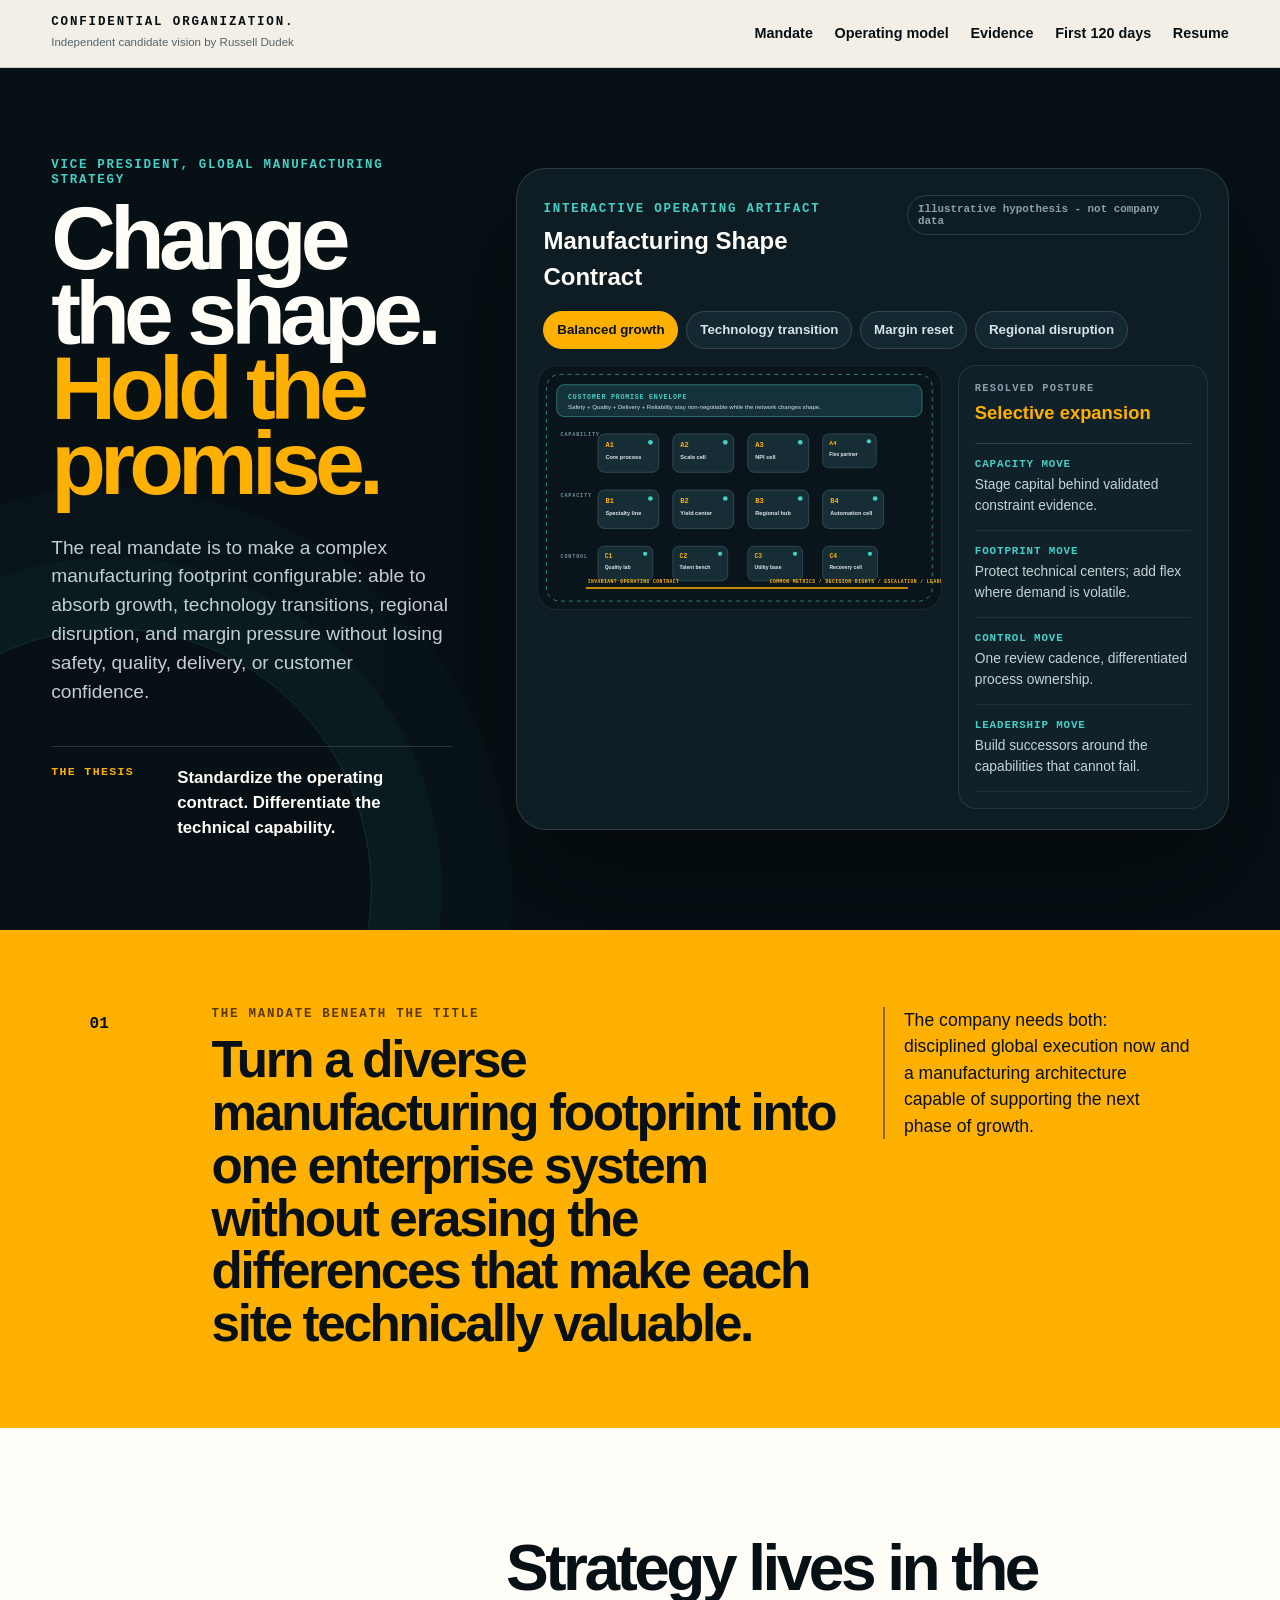
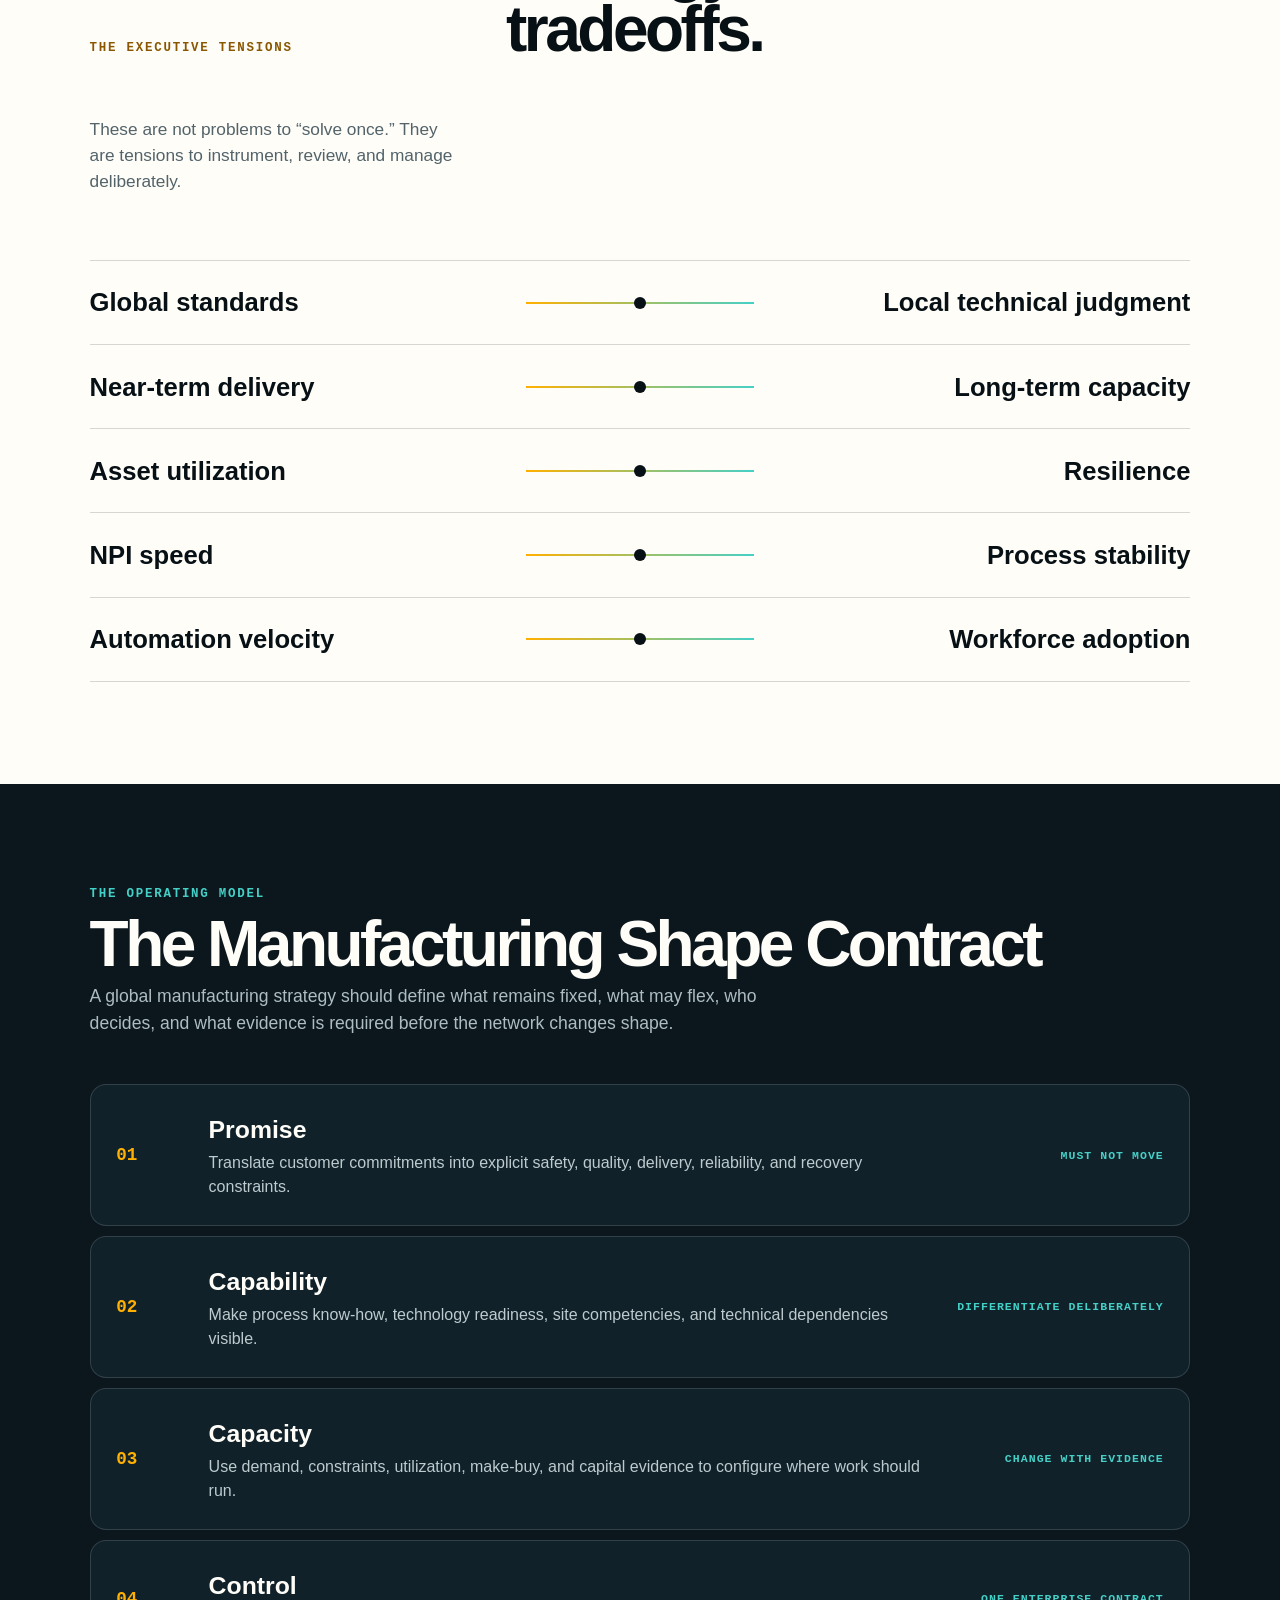
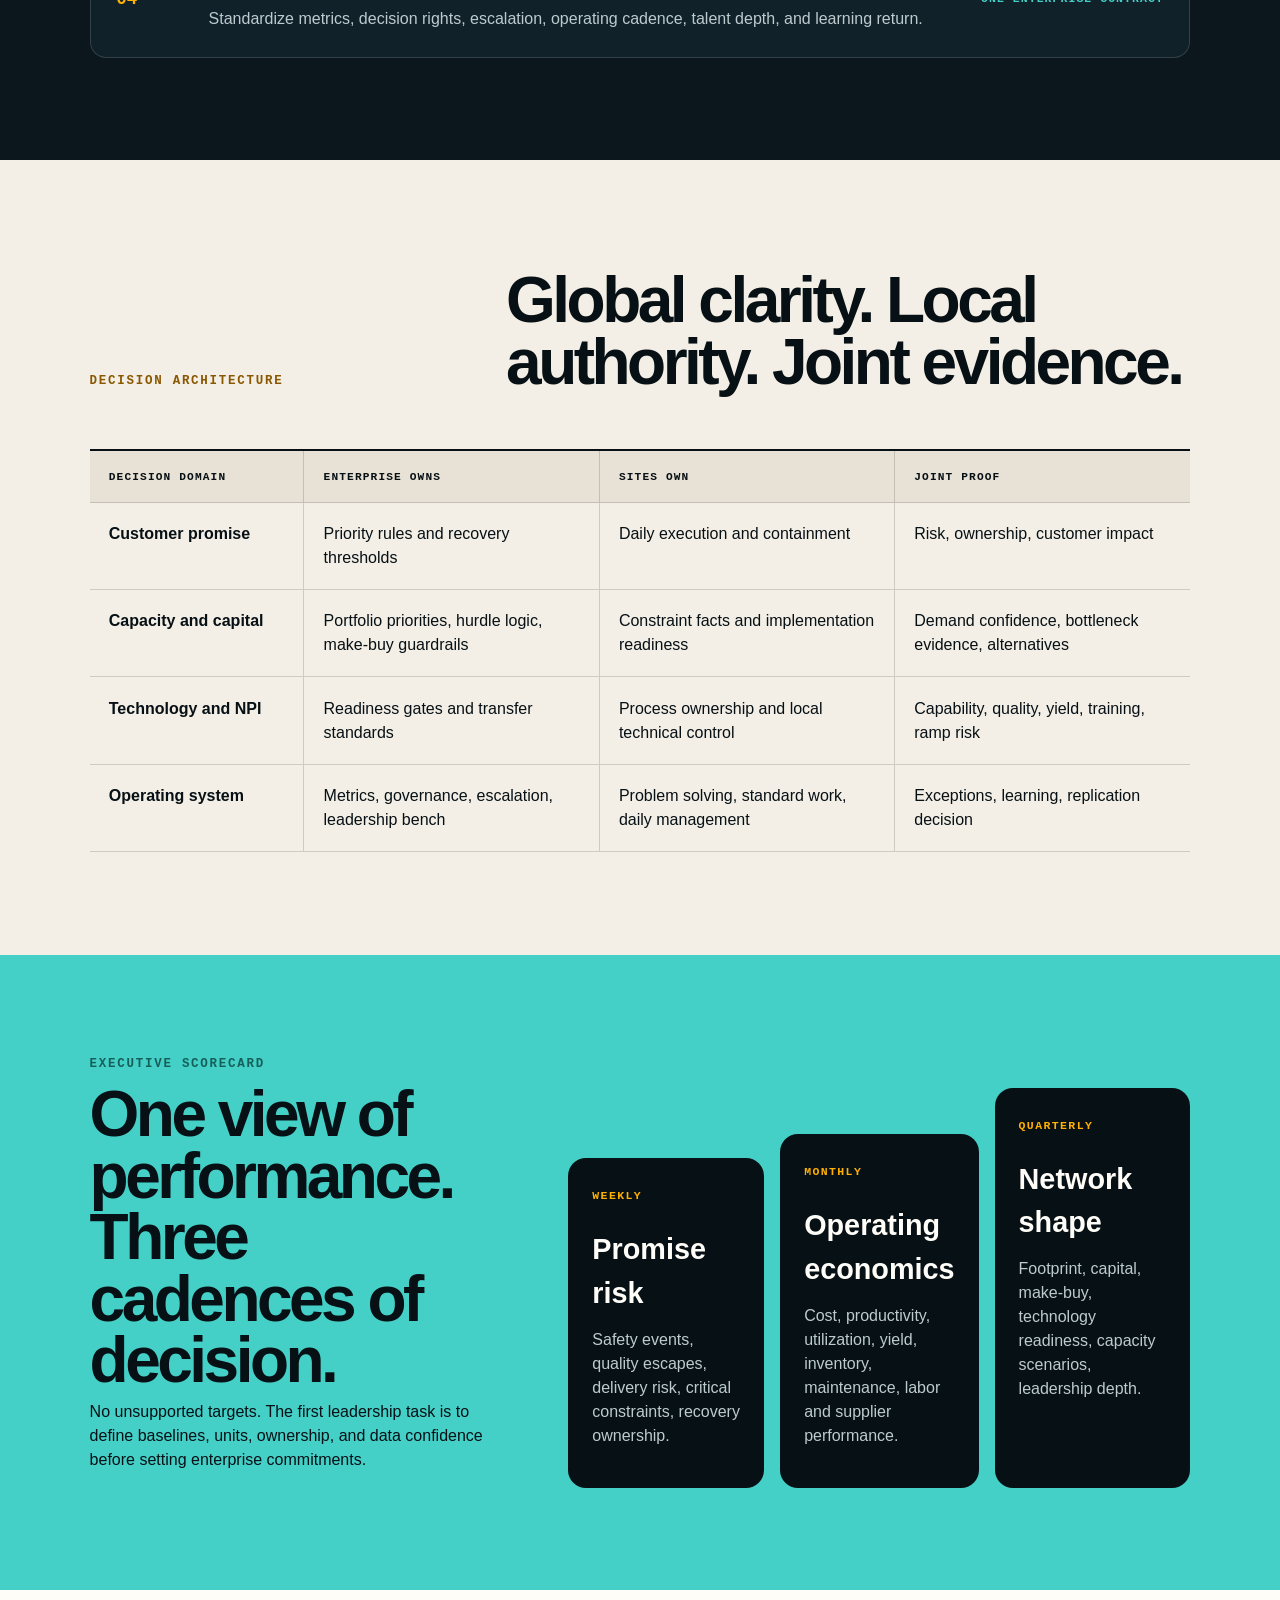
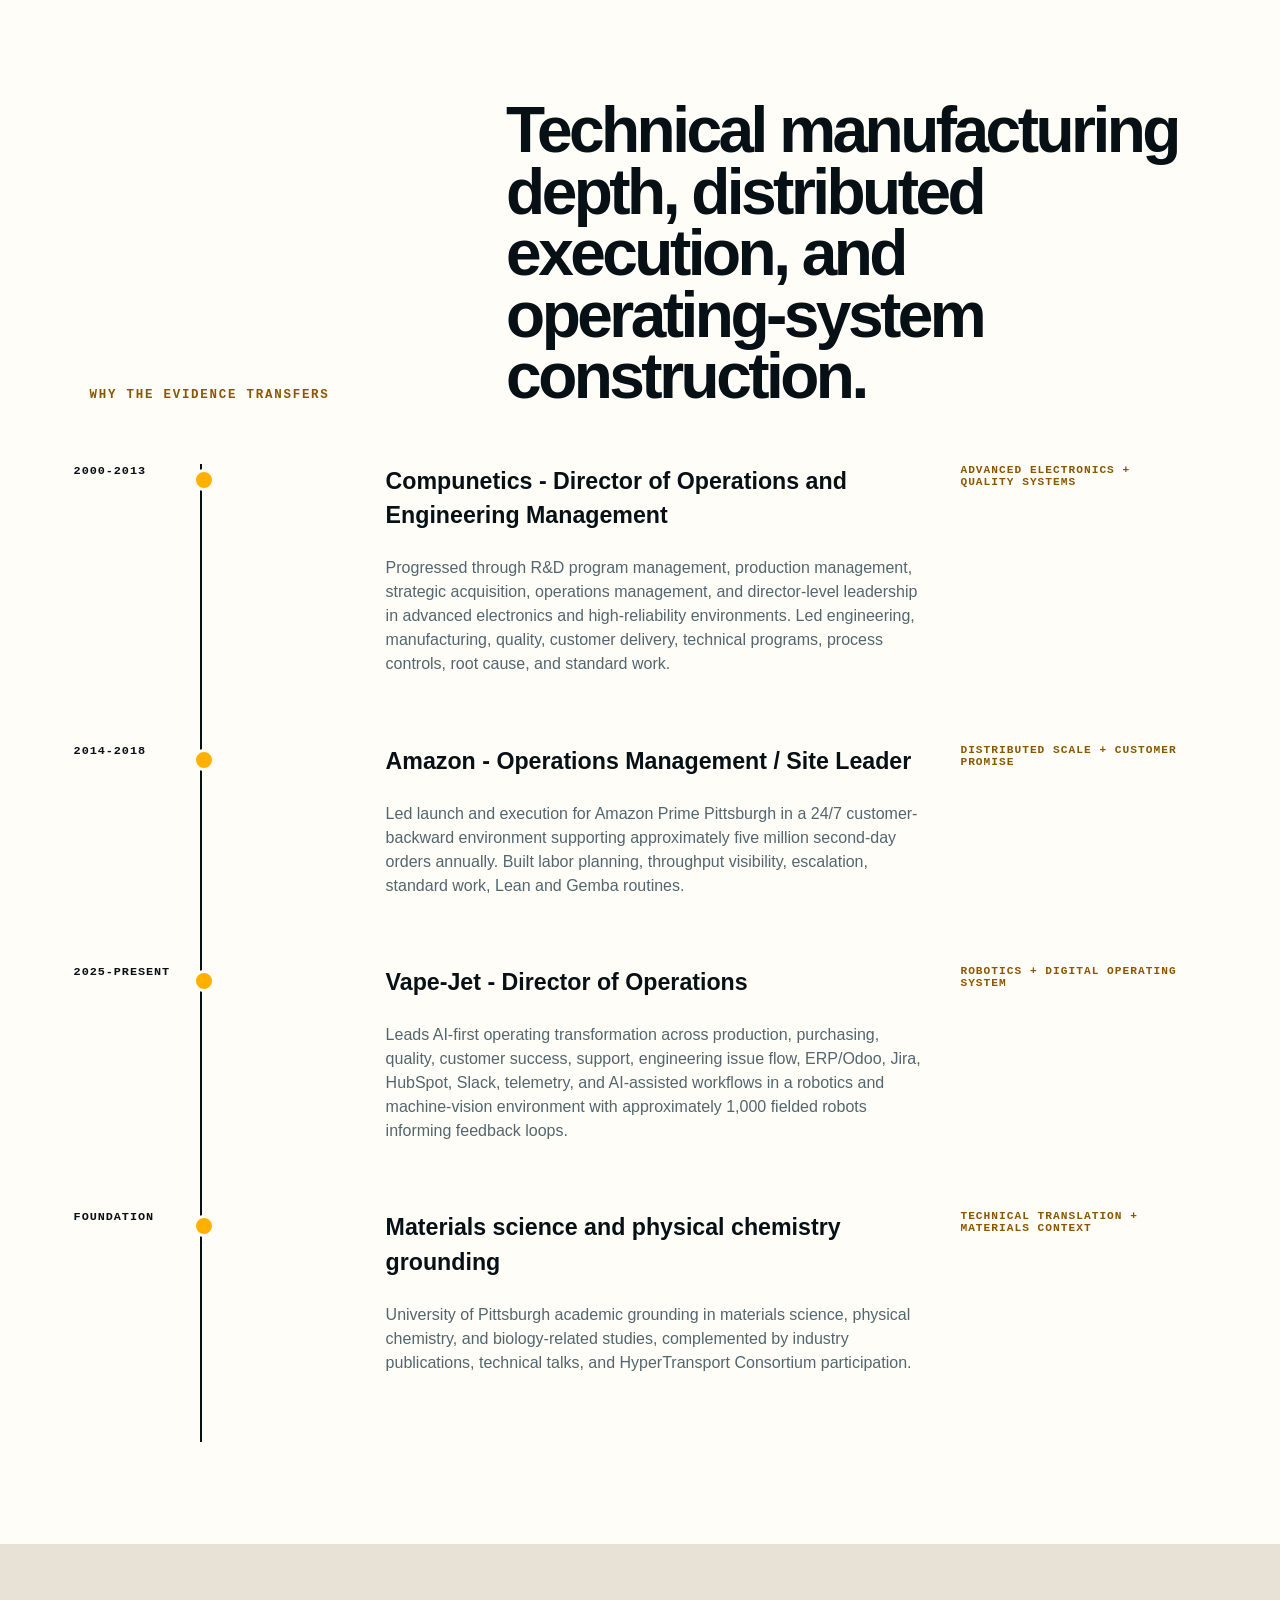
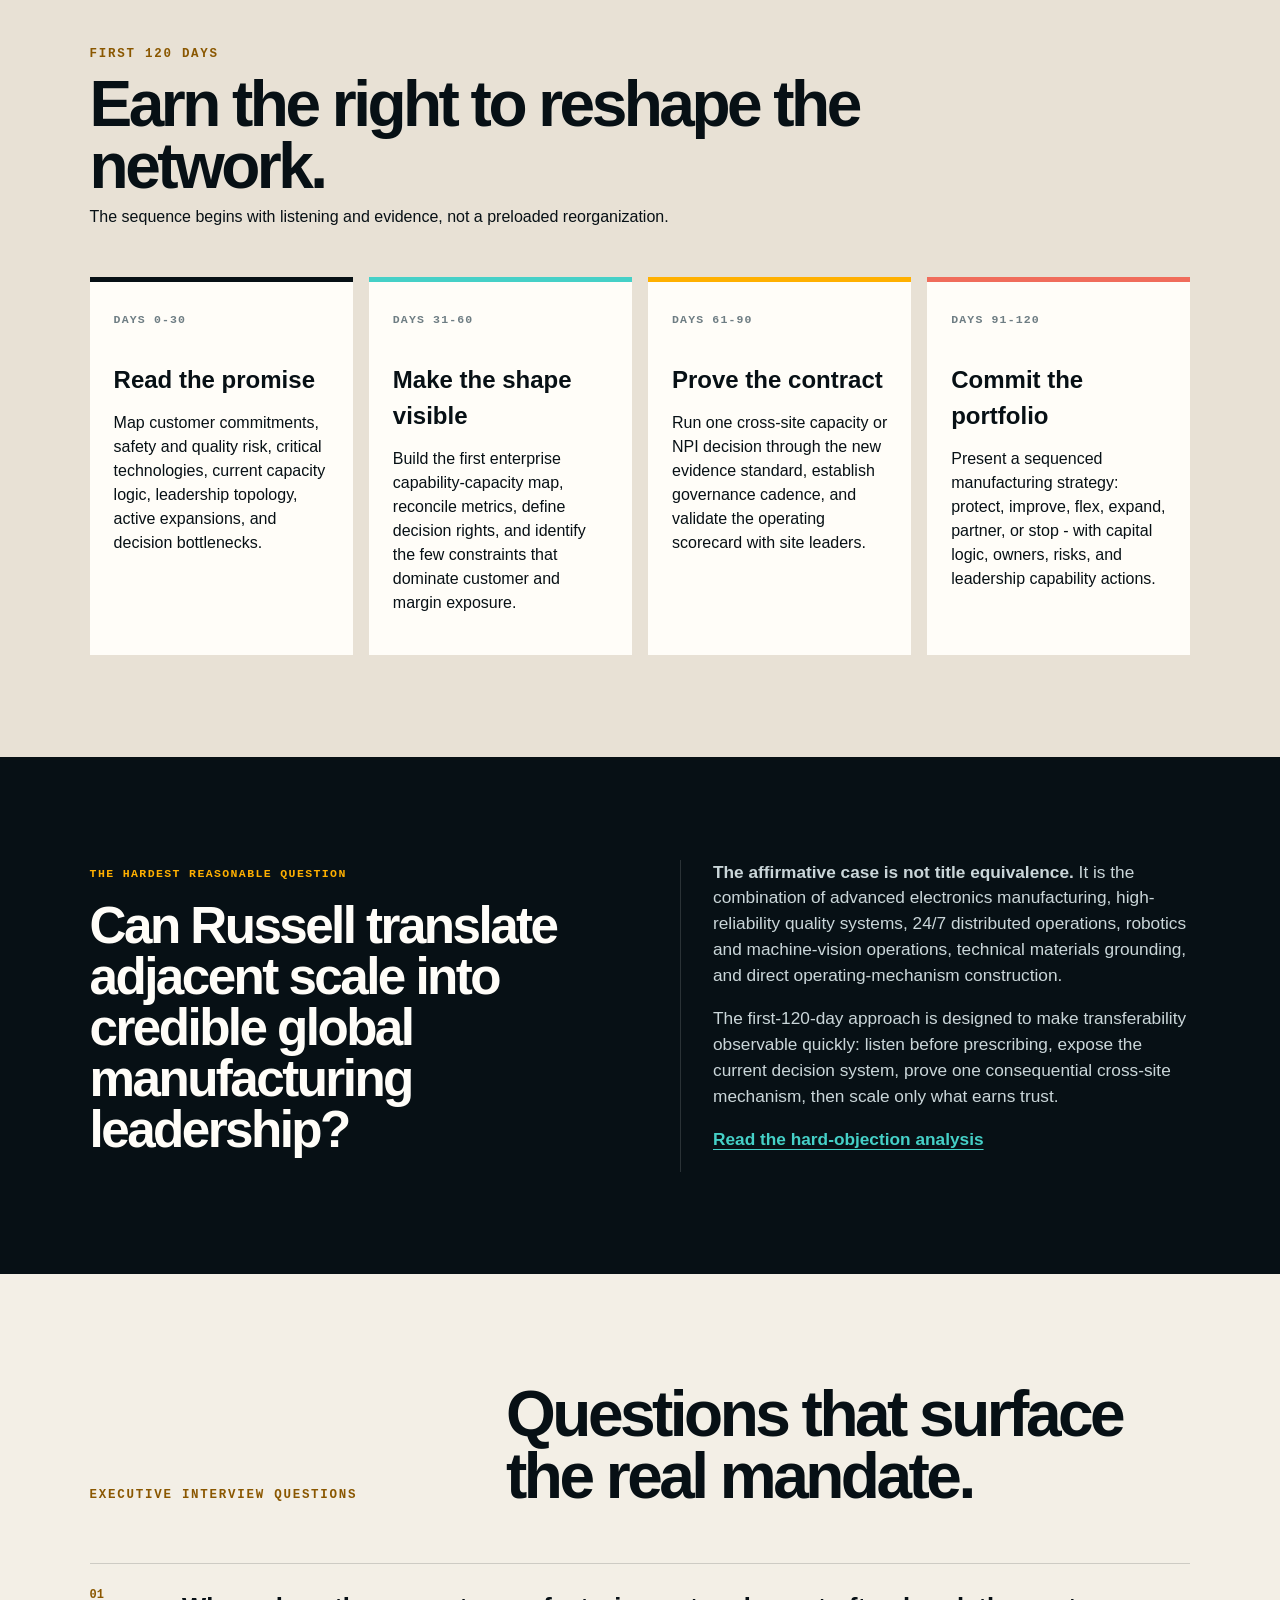
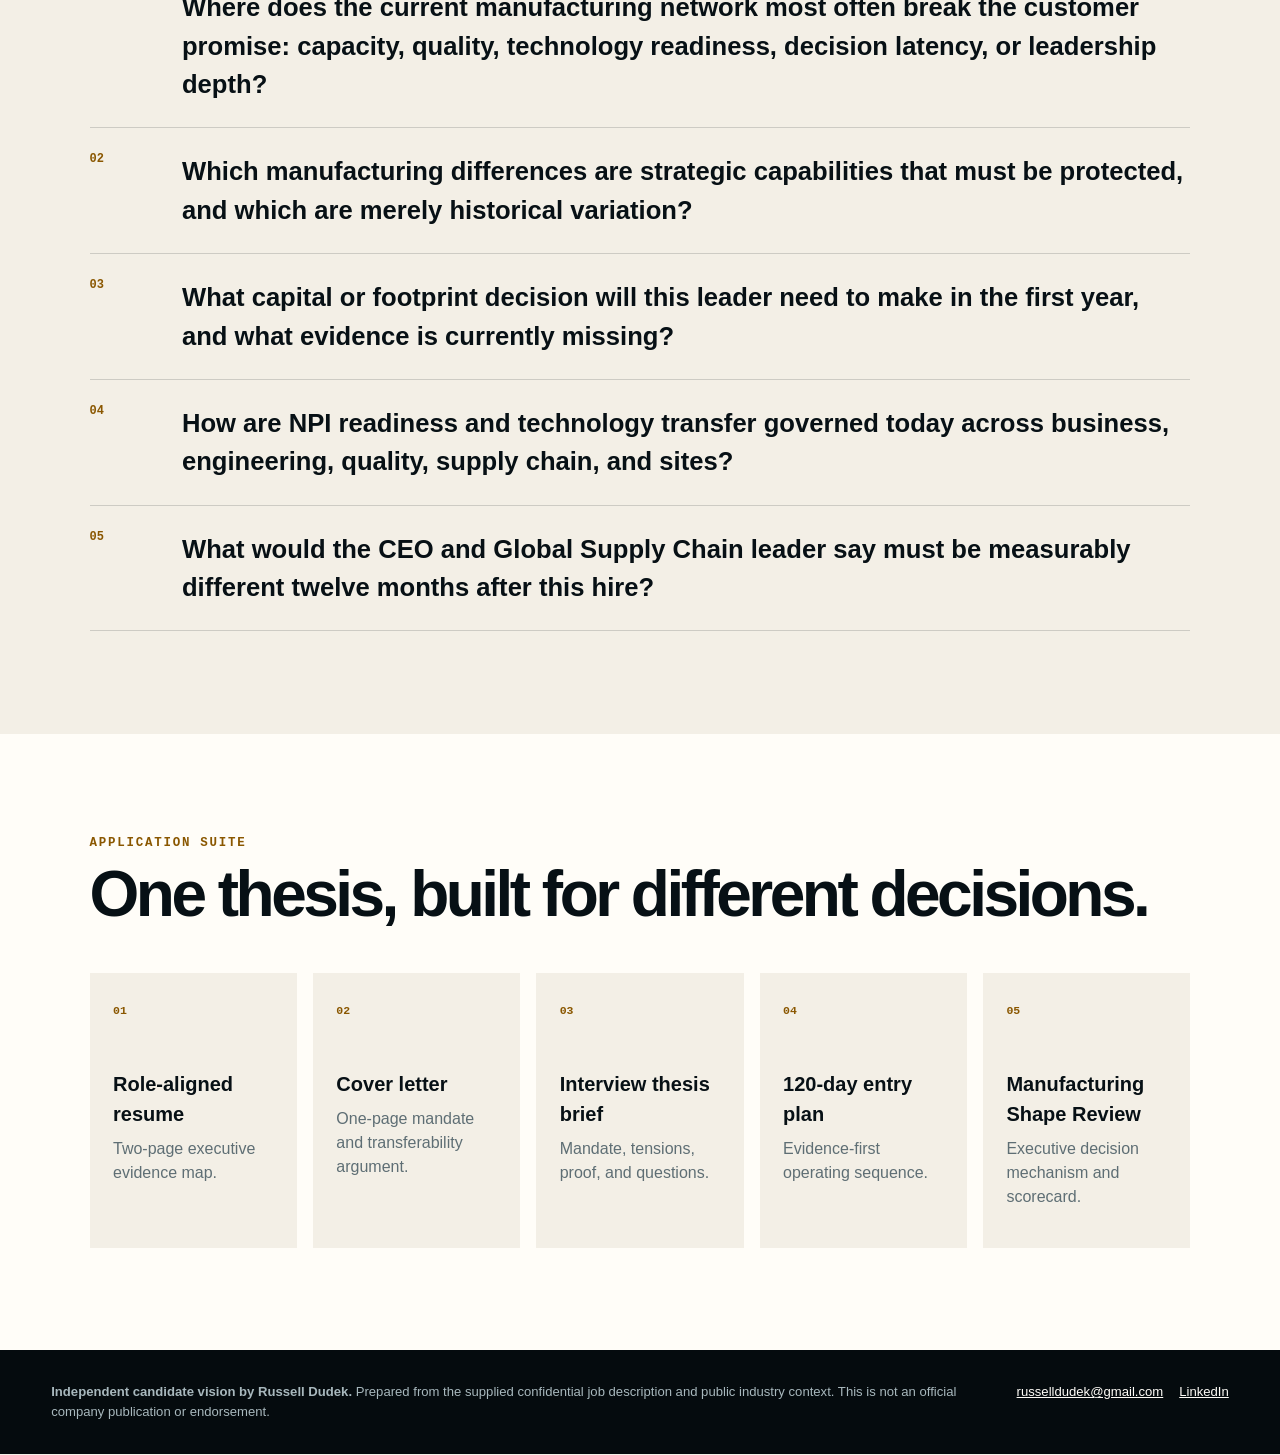
==== index.html @ ca3fb797 "Publish global manufacturing candidate campaign" ====
<!doctype html>
<html lang="en">
<head>
  <meta charset="utf-8">
  <meta name="viewport" content="width=device-width, initial-scale=1">
  <meta name="description" content="Independent candidate vision for Vice President, Global Manufacturing Strategy by Russell Dudek.">
  <title>Global Manufacturing Strategy | Russell Dudek</title>
  <link rel="stylesheet" href="brand-tokens.css">
  <link rel="stylesheet" href="styles.css">
</head>
<body>
<a class="skip-link" href="#main">Skip to content</a>

<nav class="site-nav" aria-label="Primary navigation">
  <a class="brand-lockup" href="index.html" aria-label="Confidential Organization candidate vision home">
    <span class="brand-overline">CONFIDENTIAL ORGANIZATION.</span>
    <span class="brand-subline">Independent candidate vision by Russell Dudek</span>
  </a>
  <button class="nav-toggle" type="button" aria-expanded="false" aria-controls="nav-links">Menu</button>
  <div id="nav-links" class="nav-links">
    <a href="index.html#mandate">Mandate</a>
    <a href="index.html#model">Operating model</a>
    <a href="index.html#evidence">Evidence</a>
    <a href="index.html#entry">First 120 days</a>
    <a href="resume.html">Resume</a>
  </div>
</nav>

<main id="main">
  <section class="hero">
    <div class="hero-copy">
      <div class="eyebrow">Vice President, Global Manufacturing Strategy</div>
      <h1>Change the shape.<br><span>Hold the promise.</span></h1>
      <p class="hero-lead">The real mandate is to make a complex manufacturing footprint configurable: able to absorb growth, technology transitions, regional disruption, and margin pressure without losing safety, quality, delivery, or customer confidence.</p>
      <div class="thesis-stamp"><span>The thesis</span><strong>Standardize the operating contract. Differentiate the technical capability.</strong></div>
    </div>
    <div class="shape-lab" aria-labelledby="shape-title">
      <div class="lab-header">
        <div><span class="kicker">Interactive operating artifact</span><h2 id="shape-title">Manufacturing Shape Contract</h2></div>
        <div class="scenario-label">Illustrative hypothesis - not company data</div>
      </div>
      <div class="scenario-controls" role="group" aria-label="Manufacturing scenarios">
        <button class="scenario-button active" data-scenario="growth" aria-pressed="true">Balanced growth</button>
        <button class="scenario-button" data-scenario="transition" aria-pressed="false">Technology transition</button>
        <button class="scenario-button" data-scenario="margin" aria-pressed="false">Margin reset</button>
        <button class="scenario-button" data-scenario="disruption" aria-pressed="false">Regional disruption</button>
      </div>
      <div class="shape-canvas-wrap">
        <svg class="shape-canvas" viewBox="0 0 860 520" role="img" aria-labelledby="shape-svg-title shape-svg-desc">
          <title id="shape-svg-title">Reconfigurable manufacturing portfolio</title>
          <desc id="shape-svg-desc">Twelve manufacturing capability tiles change configuration by scenario while a customer promise envelope remains fixed.</desc>
          <rect class="envelope" x="18" y="18" width="824" height="484" rx="28"/>
          <g class="promise-band">
            <rect x="40" y="40" width="780" height="68" rx="16"/>
            <text x="64" y="70">CUSTOMER PROMISE ENVELOPE</text>
            <text class="promise-copy" x="64" y="92">Safety + Quality + Delivery + Reliability stay non-negotiable while the network changes shape.</text>
          </g>
          <g class="axis-labels" aria-hidden="true">
            <text x="48" y="150">CAPABILITY</text>
            <text x="48" y="280">CAPACITY</text>
            <text x="48" y="410">CONTROL</text>
          </g>
          <g id="site-layer">
            <g class="site site-0" data-site="0" style="transform:translate(120px,145px)"><rect width="130" height="82" rx="14"/><text class="site-code" x="16" y="28">A1</text><text class="site-label" x="16" y="53">Core process</text><circle cx="112" cy="18" r="5"/></g><g class="site site-1" data-site="1" style="transform:translate(285px,145px)"><rect width="130" height="82" rx="14"/><text class="site-code" x="16" y="28">A2</text><text class="site-label" x="16" y="53">Scale cell</text><circle cx="112" cy="18" r="5"/></g><g class="site site-2" data-site="2" style="transform:translate(450px,145px)"><rect width="130" height="82" rx="14"/><text class="site-code" x="16" y="28">A3</text><text class="site-label" x="16" y="53">NPI cell</text><circle cx="112" cy="18" r="5"/></g><g class="site site-3" data-site="3" style="transform:translate(615px,145px)"><rect width="130" height="82" rx="14"/><text class="site-code" x="16" y="28">A4</text><text class="site-label" x="16" y="53">Flex partner</text><circle cx="112" cy="18" r="5"/></g><g class="site site-4" data-site="4" style="transform:translate(120px,265px)"><rect width="130" height="82" rx="14"/><text class="site-code" x="16" y="28">B1</text><text class="site-label" x="16" y="53">Specialty line</text><circle cx="112" cy="18" r="5"/></g><g class="site site-5" data-site="5" style="transform:translate(285px,265px)"><rect width="130" height="82" rx="14"/><text class="site-code" x="16" y="28">B2</text><text class="site-label" x="16" y="53">Yield center</text><circle cx="112" cy="18" r="5"/></g><g class="site site-6" data-site="6" style="transform:translate(450px,265px)"><rect width="130" height="82" rx="14"/><text class="site-code" x="16" y="28">B3</text><text class="site-label" x="16" y="53">Regional hub</text><circle cx="112" cy="18" r="5"/></g><g class="site site-7" data-site="7" style="transform:translate(615px,265px)"><rect width="130" height="82" rx="14"/><text class="site-code" x="16" y="28">B4</text><text class="site-label" x="16" y="53">Automation cell</text><circle cx="112" cy="18" r="5"/></g><g class="site site-8" data-site="8" style="transform:translate(120px,385px)"><rect width="130" height="82" rx="14"/><text class="site-code" x="16" y="28">C1</text><text class="site-label" x="16" y="53">Quality lab</text><circle cx="112" cy="18" r="5"/></g><g class="site site-9" data-site="9" style="transform:translate(285px,385px)"><rect width="130" height="82" rx="14"/><text class="site-code" x="16" y="28">C2</text><text class="site-label" x="16" y="53">Talent bench</text><circle cx="112" cy="18" r="5"/></g><g class="site site-10" data-site="10" style="transform:translate(450px,385px)"><rect width="130" height="82" rx="14"/><text class="site-code" x="16" y="28">C3</text><text class="site-label" x="16" y="53">Utility base</text><circle cx="112" cy="18" r="5"/></g><g class="site site-11" data-site="11" style="transform:translate(615px,385px)"><rect width="130" height="82" rx="14"/><text class="site-code" x="16" y="28">C4</text><text class="site-label" x="16" y="53">Recovery cell</text><circle cx="112" cy="18" r="5"/></g>
          </g>
          <g class="invariant-rail">
            <line x1="102" y1="474" x2="790" y2="474"/>
            <text x="106" y="463">INVARIANT OPERATING CONTRACT</text>
            <text x="495" y="463">COMMON METRICS / DECISION RIGHTS / ESCALATION / LEARNING</text>
          </g>
        </svg>
        <aside class="shape-readout" aria-live="polite" aria-atomic="true">
          <div class="readout-state"><span>Resolved posture</span><strong id="posture">Selective expansion</strong></div>
          <dl>
            <div><dt>Capacity move</dt><dd id="capacity-move">Stage capital behind validated constraint evidence.</dd></div>
            <div><dt>Footprint move</dt><dd id="footprint-move">Protect technical centers; add flex where demand is volatile.</dd></div>
            <div><dt>Control move</dt><dd id="control-move">One review cadence, differentiated process ownership.</dd></div>
            <div><dt>Leadership move</dt><dd id="leadership-move">Build successors around the capabilities that cannot fail.</dd></div>
          </dl>
        </aside>
      </div>
    </div>
  </section>

  <section id="mandate" class="mandate-band">
    <div class="section-number">01</div>
    <div>
      <p class="eyebrow">The mandate beneath the title</p>
      <h2>Turn a diverse manufacturing footprint into one enterprise system without erasing the differences that make each site technically valuable.</h2>
    </div>
    <div class="mandate-note">The company needs both: disciplined global execution now and a manufacturing architecture capable of supporting the next phase of growth.</div>
  </section>

  <section class="tension-field section-pad">
    <div class="section-intro">
      <p class="eyebrow">The executive tensions</p>
      <h2>Strategy lives in the tradeoffs.</h2>
      <p>These are not problems to “solve once.” They are tensions to instrument, review, and manage deliberately.</p>
    </div>
    <div class="tension-lines">
      <div><span>Global standards</span><i></i><span>Local technical judgment</span></div>
      <div><span>Near-term delivery</span><i></i><span>Long-term capacity</span></div>
      <div><span>Asset utilization</span><i></i><span>Resilience</span></div>
      <div><span>NPI speed</span><i></i><span>Process stability</span></div>
      <div><span>Automation velocity</span><i></i><span>Workforce adoption</span></div>
    </div>
  </section>

  <section id="model" class="model-section section-pad">
    <div class="model-heading">
      <p class="eyebrow">The operating model</p>
      <h2>The Manufacturing Shape Contract</h2>
      <p>A global manufacturing strategy should define what remains fixed, what may flex, who decides, and what evidence is required before the network changes shape.</p>
    </div>
    <div class="contract-layers">
      <article><span>01</span><div><h3>Promise</h3><p>Translate customer commitments into explicit safety, quality, delivery, reliability, and recovery constraints.</p></div><b>Must not move</b></article>
      <article><span>02</span><div><h3>Capability</h3><p>Make process know-how, technology readiness, site competencies, and technical dependencies visible.</p></div><b>Differentiate deliberately</b></article>
      <article><span>03</span><div><h3>Capacity</h3><p>Use demand, constraints, utilization, make-buy, and capital evidence to configure where work should run.</p></div><b>Change with evidence</b></article>
      <article><span>04</span><div><h3>Control</h3><p>Standardize metrics, decision rights, escalation, operating cadence, talent depth, and learning return.</p></div><b>One enterprise contract</b></article>
    </div>
  </section>

  <section class="decision-architecture section-pad">
    <div class="section-intro">
      <p class="eyebrow">Decision architecture</p>
      <h2>Global clarity. Local authority. Joint evidence.</h2>
    </div>
    <div class="decision-table" role="table" aria-label="Manufacturing decision rights">
      <div class="decision-row head" role="row"><div role="columnheader">Decision domain</div><div role="columnheader">Enterprise owns</div><div role="columnheader">Sites own</div><div role="columnheader">Joint proof</div></div>
      <div class="decision-row" role="row"><div role="cell"><strong>Customer promise</strong></div><div role="cell">Priority rules and recovery thresholds</div><div role="cell">Daily execution and containment</div><div role="cell">Risk, ownership, customer impact</div></div>
      <div class="decision-row" role="row"><div role="cell"><strong>Capacity and capital</strong></div><div role="cell">Portfolio priorities, hurdle logic, make-buy guardrails</div><div role="cell">Constraint facts and implementation readiness</div><div role="cell">Demand confidence, bottleneck evidence, alternatives</div></div>
      <div class="decision-row" role="row"><div role="cell"><strong>Technology and NPI</strong></div><div role="cell">Readiness gates and transfer standards</div><div role="cell">Process ownership and local technical control</div><div role="cell">Capability, quality, yield, training, ramp risk</div></div>
      <div class="decision-row" role="row"><div role="cell"><strong>Operating system</strong></div><div role="cell">Metrics, governance, escalation, leadership bench</div><div role="cell">Problem solving, standard work, daily management</div><div role="cell">Exceptions, learning, replication decision</div></div>
    </div>
  </section>

  <section class="scorecard-section section-pad">
    <div class="scorecard-copy">
      <p class="eyebrow">Executive scorecard</p>
      <h2>One view of performance. Three cadences of decision.</h2>
      <p>No unsupported targets. The first leadership task is to define baselines, units, ownership, and data confidence before setting enterprise commitments.</p>
    </div>
    <div class="cadence-plates">
      <article><span>Weekly</span><h3>Promise risk</h3><p>Safety events, quality escapes, delivery risk, critical constraints, recovery ownership.</p></article>
      <article><span>Monthly</span><h3>Operating economics</h3><p>Cost, productivity, utilization, yield, inventory, maintenance, labor and supplier performance.</p></article>
      <article><span>Quarterly</span><h3>Network shape</h3><p>Footprint, capital, make-buy, technology readiness, capacity scenarios, leadership depth.</p></article>
    </div>
  </section>

  <section id="evidence" class="evidence-section section-pad">
    <div class="section-intro">
      <p class="eyebrow">Why the evidence transfers</p>
      <h2>Technical manufacturing depth, distributed execution, and operating-system construction.</h2>
    </div>
    <div class="evidence-trace">
      <article><div class="evidence-year">2000-2013</div><div><h3>Compunetics - Director of Operations and Engineering Management</h3><p>Progressed through R&amp;D program management, production management, strategic acquisition, operations management, and director-level leadership in advanced electronics and high-reliability environments. Led engineering, manufacturing, quality, customer delivery, technical programs, process controls, root cause, and standard work.</p></div><span>Advanced electronics + quality systems</span></article>
      <article><div class="evidence-year">2014-2018</div><div><h3>Amazon - Operations Management / Site Leader</h3><p>Led launch and execution for Amazon Prime Pittsburgh in a 24/7 customer-backward environment supporting approximately five million second-day orders annually. Built labor planning, throughput visibility, escalation, standard work, Lean and Gemba routines.</p></div><span>Distributed scale + customer promise</span></article>
      <article><div class="evidence-year">2025-Present</div><div><h3>Vape-Jet - Director of Operations</h3><p>Leads AI-first operating transformation across production, purchasing, quality, customer success, support, engineering issue flow, ERP/Odoo, Jira, HubSpot, Slack, telemetry, and AI-assisted workflows in a robotics and machine-vision environment with approximately 1,000 fielded robots informing feedback loops.</p></div><span>Robotics + digital operating system</span></article>
      <article><div class="evidence-year">Foundation</div><div><h3>Materials science and physical chemistry grounding</h3><p>University of Pittsburgh academic grounding in materials science, physical chemistry, and biology-related studies, complemented by industry publications, technical talks, and HyperTransport Consortium participation.</p></div><span>Technical translation + materials context</span></article>
    </div>
  </section>

  <section id="entry" class="entry-section section-pad">
    <div class="entry-title">
      <p class="eyebrow">First 120 days</p>
      <h2>Earn the right to reshape the network.</h2>
      <p>The sequence begins with listening and evidence, not a preloaded reorganization.</p>
    </div>
    <div class="entry-phases">
      <article><span>Days 0-30</span><h3>Read the promise</h3><p>Map customer commitments, safety and quality risk, critical technologies, current capacity logic, leadership topology, active expansions, and decision bottlenecks.</p></article>
      <article><span>Days 31-60</span><h3>Make the shape visible</h3><p>Build the first enterprise capability-capacity map, reconcile metrics, define decision rights, and identify the few constraints that dominate customer and margin exposure.</p></article>
      <article><span>Days 61-90</span><h3>Prove the contract</h3><p>Run one cross-site capacity or NPI decision through the new evidence standard, establish governance cadence, and validate the operating scorecard with site leaders.</p></article>
      <article><span>Days 91-120</span><h3>Commit the portfolio</h3><p>Present a sequenced manufacturing strategy: protect, improve, flex, expand, partner, or stop - with capital logic, owners, risks, and leadership capability actions.</p></article>
    </div>
  </section>

  <section class="objection-section section-pad">
    <div class="objection-question"><span>The hardest reasonable question</span><h2>Can Russell translate adjacent scale into credible global manufacturing leadership?</h2></div>
    <div class="objection-answer">
      <p><strong>The affirmative case is not title equivalence.</strong> It is the combination of advanced electronics manufacturing, high-reliability quality systems, 24/7 distributed operations, robotics and machine-vision operations, technical materials grounding, and direct operating-mechanism construction.</p>
      <p>The first-120-day approach is designed to make transferability observable quickly: listen before prescribing, expose the current decision system, prove one consequential cross-site mechanism, then scale only what earns trust.</p>
      <a class="text-link light" href="hard-objection.html">Read the hard-objection analysis</a>
    </div>
  </section>

  <section class="questions-section section-pad">
    <div class="section-intro"><p class="eyebrow">Executive interview questions</p><h2>Questions that surface the real mandate.</h2></div>
    <ol class="question-list">
      <li><span>01</span>Where does the current manufacturing network most often break the customer promise: capacity, quality, technology readiness, decision latency, or leadership depth?</li>
      <li><span>02</span>Which manufacturing differences are strategic capabilities that must be protected, and which are merely historical variation?</li>
      <li><span>03</span>What capital or footprint decision will this leader need to make in the first year, and what evidence is currently missing?</li>
      <li><span>04</span>How are NPI readiness and technology transfer governed today across business, engineering, quality, supply chain, and sites?</li>
      <li><span>05</span>What would the CEO and Global Supply Chain leader say must be measurably different twelve months after this hire?</li>
    </ol>
  </section>

  <section class="document-suite section-pad">
    <div><p class="eyebrow">Application suite</p><h2>One thesis, built for different decisions.</h2></div>
    <div class="document-grid">
      <a href="resume.html"><span>01</span><h3>Role-aligned resume</h3><p>Two-page executive evidence map.</p></a>
      <a href="cover-letter.html"><span>02</span><h3>Cover letter</h3><p>One-page mandate and transferability argument.</p></a>
      <a href="interview-brief.html"><span>03</span><h3>Interview thesis brief</h3><p>Mandate, tensions, proof, and questions.</p></a>
      <a href="120-day-plan.html"><span>04</span><h3>120-day entry plan</h3><p>Evidence-first operating sequence.</p></a>
      <a href="manufacturing-shape-review.html"><span>05</span><h3>Manufacturing Shape Review</h3><p>Executive decision mechanism and scorecard.</p></a>
    </div>
  </section>
</main>

<footer class="site-footer">
  <div><strong>Independent candidate vision by Russell Dudek.</strong> Prepared from the supplied confidential job description and public industry context. This is not an official company publication or endorsement.</div>
  <div class="footer-links"><a href="mailto:russelldudek@gmail.com">russelldudek@gmail.com</a><a href="https://www.linkedin.com/in/russelldudek">LinkedIn</a></div>
</footer>

<script src="app.js"></script>
</body>
</html>
---- brand-tokens.css ----
:root {
  /* Confidential-employer exception: no official brand assets or colors were supplied or publicly identifiable. */
  --ink-950: #071015;
  --ink-900: #0b171d;
  --ink-800: #14252d;
  --ink-700: #213942;
  --paper: #f3efe6;
  --paper-2: #e8e1d5;
  --white: #fffdf8;
  --signal-amber: #ffb000;
  --signal-teal: #45d0c7;
  --signal-coral: #f06c5b;
  --signal-blue: #68a9ff;
  --muted: #92a3aa;
  --line: rgba(7, 16, 21, .16);
  --line-dark: rgba(255,255,255,.14);
  --shadow: 0 28px 70px rgba(2, 9, 12, .18);
  --radius-lg: 30px;
  --radius-md: 18px;
  --font-sans: "Aptos", "Segoe UI", "Helvetica Neue", Arial, sans-serif;
  --font-mono: "IBM Plex Mono", "SFMono-Regular", Consolas, monospace;
}
---- styles.css ----
*{box-sizing:border-box}html{scroll-behavior:smooth}body{margin:0;background:var(--paper);color:var(--ink-950);font-family:var(--font-sans);line-height:1.5}a{color:inherit}.skip-link{position:absolute;left:-9999px;top:1rem;background:var(--white);padding:.75rem 1rem;z-index:99}.skip-link:focus{left:1rem}.site-nav{position:sticky;top:0;z-index:50;display:flex;align-items:center;justify-content:space-between;padding:1rem clamp(1rem,4vw,4rem);background:rgba(243,239,230,.9);backdrop-filter:blur(18px);border-bottom:1px solid var(--line)}.brand-lockup{text-decoration:none;display:flex;flex-direction:column}.brand-overline{font:700 .78rem/1 var(--font-mono);letter-spacing:.15em}.brand-subline{font-size:.72rem;color:#52636a;margin-top:.35rem}.nav-links{display:flex;gap:1.35rem;align-items:center}.nav-links a{text-decoration:none;font-size:.9rem;font-weight:650}.nav-links a:hover,.nav-links a:focus-visible{color:#8a5700}.nav-toggle{display:none;border:1px solid var(--line);background:transparent;padding:.65rem .8rem;border-radius:10px}.hero{min-height:calc(100vh - 75px);background:var(--ink-950);color:var(--white);padding:clamp(3rem,7vw,7rem) clamp(1rem,4vw,4rem);display:grid;grid-template-columns:minmax(280px,.72fr) minmax(620px,1.28fr);gap:clamp(2rem,5vw,5rem);align-items:center;overflow:hidden;position:relative}.hero:before{content:"";position:absolute;inset:auto auto -220px -150px;width:520px;height:520px;border:1px solid rgba(69,208,199,.18);border-radius:50%;box-shadow:0 0 0 70px rgba(69,208,199,.035),0 0 0 140px rgba(69,208,199,.02)}.hero-copy{position:relative;z-index:2}.eyebrow,.kicker{font:700 .78rem/1.2 var(--font-mono);text-transform:uppercase;letter-spacing:.14em;color:#8a5700}.hero .eyebrow,.hero .kicker{color:var(--signal-teal)}h1,h2,h3,p{margin-top:0}.hero h1{font-size:clamp(3.8rem,7vw,7.7rem);line-height:.84;letter-spacing:-.065em;margin:.8rem 0 2rem;max-width:680px}.hero h1 span{color:var(--signal-amber)}.hero-lead{font-size:clamp(1.04rem,1.5vw,1.25rem);color:#c2ced2;max-width:670px}.thesis-stamp{margin-top:2.5rem;padding:1.1rem 0 0;border-top:1px solid var(--line-dark);display:grid;grid-template-columns:110px 1fr;gap:1rem}.thesis-stamp span{font:700 .72rem var(--font-mono);color:var(--signal-amber);text-transform:uppercase;letter-spacing:.12em}.thesis-stamp strong{font-size:1.05rem}.shape-lab{background:#0e1d24;border:1px solid rgba(255,255,255,.13);border-radius:var(--radius-lg);padding:1.25rem;box-shadow:0 50px 120px rgba(0,0,0,.35);position:relative}.lab-header{display:flex;justify-content:space-between;gap:1rem;align-items:flex-start;padding:.35rem .4rem 1rem}.lab-header h2{font-size:1.5rem;margin:.25rem 0 0}.scenario-label{font:600 .68rem var(--font-mono);color:#8da0a8;border:1px solid var(--line-dark);padding:.45rem .6rem;border-radius:999px}.scenario-controls{display:flex;gap:.5rem;flex-wrap:wrap;padding:0 .4rem 1rem}.scenario-button{border:1px solid var(--line-dark);background:#142831;color:#d7e2e5;padding:.65rem .8rem;border-radius:999px;font-weight:650;cursor:pointer}.scenario-button.active,.scenario-button:focus-visible{background:var(--signal-amber);border-color:var(--signal-amber);color:var(--ink-950);outline:none}.shape-canvas-wrap{display:grid;grid-template-columns:minmax(0,1fr) 250px;gap:1rem}.shape-canvas{width:100%;height:auto;background:#09151b;border-radius:20px;border:1px solid rgba(255,255,255,.08)}.envelope{fill:none;stroke:#45d0c7;stroke-width:2;stroke-dasharray:8 9;opacity:.62}.promise-band rect{fill:#15313a;stroke:#45d0c7;stroke-width:1}.promise-band text{fill:#45d0c7;font:700 14px var(--font-mono);letter-spacing:1.8px}.promise-band .promise-copy{fill:#d8e5e8;font:500 13px var(--font-sans);letter-spacing:0}.axis-labels text{fill:#76909a;font:700 11px var(--font-mono);letter-spacing:1.8px}.site{transition:transform .78s cubic-bezier(.2,.8,.2,1),opacity .45s ease;transform-box:view-box;transform-origin:0 0}.site rect{fill:#162d36;stroke:#42606b;stroke-width:1.4;transition:fill .4s,stroke .4s}.site text{pointer-events:none}.site-code{fill:#ffb000;font:700 15px var(--font-mono)}.site-label{fill:#dfe8ea;font:600 12px var(--font-sans)}.site circle{fill:#45d0c7}.site.hot rect{fill:#3a2b10;stroke:#ffb000}.site.hot circle{fill:#ffb000}.site.risk rect{fill:#3a1e1b;stroke:#f06c5b}.site.risk circle{fill:#f06c5b}.site.flex rect{fill:#102f2d;stroke:#45d0c7}.site.dim{opacity:.38}.invariant-rail line{stroke:#ffb000;stroke-width:3}.invariant-rail text{fill:#ffb000;font:700 10px var(--font-mono);letter-spacing:1px}.shape-readout{background:#102129;border:1px solid rgba(255,255,255,.09);border-radius:18px;padding:1rem}.readout-state{padding-bottom:1rem;border-bottom:1px solid var(--line-dark)}.readout-state span{display:block;font:700 .65rem var(--font-mono);text-transform:uppercase;letter-spacing:.12em;color:#8da0a8}.readout-state strong{display:block;font-size:1.15rem;color:var(--signal-amber);margin-top:.35rem}.shape-readout dl{margin:0}.shape-readout dl div{padding:.85rem 0;border-bottom:1px solid rgba(255,255,255,.08)}.shape-readout dt{font:700 .68rem var(--font-mono);color:var(--signal-teal);text-transform:uppercase;letter-spacing:.08em}.shape-readout dd{margin:.35rem 0 0;color:#c7d3d6;font-size:.86rem}.section-pad{padding:clamp(4rem,8vw,8rem) clamp(1rem,7vw,8rem)}.mandate-band{display:grid;grid-template-columns:90px minmax(0,1.35fr) minmax(260px,.65fr);gap:2rem;align-items:start;padding:clamp(3rem,6vw,6rem) clamp(1rem,7vw,8rem);background:var(--signal-amber)}.section-number{font:700 1rem var(--font-mono);padding-top:.5rem}.mandate-band .eyebrow{color:#593800}.mandate-band h2{font-size:clamp(2.1rem,4vw,4rem);line-height:1.03;letter-spacing:-.045em;margin:0}.mandate-note{font-size:1.1rem;border-left:2px solid rgba(7,16,21,.45);padding-left:1.2rem}.section-intro{display:grid;grid-template-columns:minmax(260px,.7fr) minmax(0,1.3fr);gap:3rem;align-items:end;margin-bottom:3rem}.section-intro h2,.model-heading h2,.scorecard-copy h2,.entry-title h2,.document-suite h2{font-size:clamp(2.6rem,5vw,5.2rem);line-height:.96;letter-spacing:-.055em;margin:.5rem 0}.section-intro p:last-child{font-size:1.08rem;color:#52636a}.tension-field{background:var(--white)}.tension-lines{border-top:1px solid var(--line)}.tension-lines div{display:grid;grid-template-columns:1fr minmax(110px,.55fr) 1fr;align-items:center;gap:1.3rem;padding:1.4rem 0;border-bottom:1px solid var(--line);font-size:clamp(1.15rem,2vw,1.8rem);font-weight:700}.tension-lines span:last-child{text-align:right}.tension-lines i{height:2px;background:linear-gradient(90deg,var(--signal-amber),var(--signal-teal));position:relative}.tension-lines i:after{content:"";position:absolute;left:50%;top:50%;width:12px;height:12px;border-radius:50%;background:var(--ink-950);transform:translate(-50%,-50%)}.model-section{background:var(--ink-900);color:var(--white)}.model-heading{max-width:1000px;margin-bottom:3rem}.model-heading .eyebrow{color:var(--signal-teal)}.model-heading p:last-child{color:#adbdc2;max-width:700px;font-size:1.1rem}.contract-layers{display:grid;gap:.65rem}.contract-layers article{display:grid;grid-template-columns:70px 1fr 210px;gap:1.4rem;align-items:center;padding:1.6rem;border:1px solid var(--line-dark);border-radius:16px;background:#102129}.contract-layers article>span{font:700 1.1rem var(--font-mono);color:var(--signal-amber)}.contract-layers h3{font-size:1.55rem;margin:0 0 .2rem}.contract-layers p{margin:0;color:#bdcbcf}.contract-layers b{font:700 .72rem var(--font-mono);color:var(--signal-teal);text-transform:uppercase;letter-spacing:.09em;text-align:right}.decision-architecture{background:var(--paper)}.decision-table{border-top:2px solid var(--ink-950)}.decision-row{display:grid;grid-template-columns:.8fr 1.1fr 1.1fr 1.1fr;border-bottom:1px solid var(--line)}.decision-row>div{padding:1.2rem;border-right:1px solid var(--line)}.decision-row>div:last-child{border-right:0}.decision-row.head{font:700 .7rem var(--font-mono);text-transform:uppercase;letter-spacing:.1em;background:var(--paper-2)}.scorecard-section{background:var(--signal-teal);display:grid;grid-template-columns:minmax(280px,.8fr) minmax(0,1.2fr);gap:4rem}.scorecard-copy .eyebrow{color:#155f5a}.scorecard-copy p:last-child{max-width:600px}.cadence-plates{display:grid;grid-template-columns:repeat(3,1fr);gap:1rem;align-items:end}.cadence-plates article{background:var(--ink-950);color:var(--white);padding:1.5rem;border-radius:18px;min-height:280px}.cadence-plates article:nth-child(2){min-height:340px}.cadence-plates article:nth-child(3){min-height:400px}.cadence-plates span{font:700 .72rem var(--font-mono);color:var(--signal-amber);text-transform:uppercase;letter-spacing:.12em}.cadence-plates h3{font-size:1.8rem;margin:1.4rem 0 .8rem}.cadence-plates p{color:#bdcbcf}.evidence-section{background:var(--white)}.evidence-trace{border-left:2px solid var(--ink-950);margin-left:110px}.evidence-trace article{display:grid;grid-template-columns:120px minmax(0,1fr) 230px;gap:2rem;padding:0 0 3.2rem 2rem;position:relative}.evidence-trace article:before{content:"";position:absolute;left:-9px;top:5px;width:16px;height:16px;border-radius:50%;background:var(--signal-amber);border:3px solid var(--white)}.evidence-year{margin-left:-160px;font:700 .74rem var(--font-mono);text-transform:uppercase;letter-spacing:.08em}.evidence-trace h3{font-size:1.45rem}.evidence-trace p{color:#53666d}.evidence-trace article>span{font:700 .7rem var(--font-mono);color:#8a5700;text-transform:uppercase;letter-spacing:.09em}.entry-section{background:var(--paper-2)}.entry-title{max-width:960px;margin-bottom:3rem}.entry-phases{display:grid;grid-template-columns:repeat(4,1fr);gap:1rem}.entry-phases article{background:var(--white);border-top:5px solid var(--ink-950);padding:1.5rem;min-height:320px}.entry-phases article:nth-child(2){border-color:var(--signal-teal)}.entry-phases article:nth-child(3){border-color:var(--signal-amber)}.entry-phases article:nth-child(4){border-color:var(--signal-coral)}.entry-phases span{font:700 .72rem var(--font-mono);color:#6e7d83;text-transform:uppercase;letter-spacing:.1em}.entry-phases h3{font-size:1.5rem;margin:2rem 0 .8rem}.objection-section{background:var(--ink-950);color:var(--white);display:grid;grid-template-columns:1fr 1fr;gap:5rem}.objection-question span{font:700 .72rem var(--font-mono);color:var(--signal-amber);text-transform:uppercase;letter-spacing:.12em}.objection-question h2{font-size:clamp(2.5rem,4vw,4.6rem);line-height:1;letter-spacing:-.05em;margin:1rem 0}.objection-answer{border-left:1px solid var(--line-dark);padding-left:2rem;color:#cad6d9;font-size:1.08rem}.text-link{font-weight:800;text-underline-offset:4px}.text-link.light{color:var(--signal-teal)}.questions-section{background:var(--paper)}.question-list{list-style:none;padding:0;margin:0;border-top:1px solid var(--line)}.question-list li{display:grid;grid-template-columns:70px 1fr;gap:1.4rem;padding:1.5rem 0;border-bottom:1px solid var(--line);font-size:clamp(1.1rem,2vw,1.65rem);font-weight:650}.question-list span{font:700 .75rem var(--font-mono);color:#8a5700}.document-suite{background:var(--white)}.document-grid{display:grid;grid-template-columns:repeat(5,1fr);gap:1rem;margin-top:3rem}.document-grid a{text-decoration:none;background:var(--paper);padding:1.4rem;min-height:240px;border:1px solid transparent;transition:transform .2s,border-color .2s}.document-grid a:hover,.document-grid a:focus-visible{transform:translateY(-5px);border-color:var(--ink-950);outline:none}.document-grid span{font:700 .72rem var(--font-mono);color:#8a5700}.document-grid h3{margin:3rem 0 .5rem;font-size:1.25rem}.document-grid p{color:#5e6e74}.site-footer{background:#050b0e;color:#a8b8bd;padding:2rem clamp(1rem,4vw,4rem);display:flex;justify-content:space-between;gap:2rem;font-size:.82rem}.footer-links{display:flex;gap:1rem}.footer-links a{color:var(--white)}
/* Documents */
.document-body{background:#d9d3c7}.document-shell{padding:2rem 1rem 5rem}.document-actions{max-width:8.5in;margin:0 auto 1rem;display:flex;gap:.7rem;align-items:center;flex-wrap:wrap}.button{display:inline-flex;align-items:center;justify-content:center;text-decoration:none;background:var(--ink-950);color:var(--white);padding:.72rem 1rem;border-radius:10px;font-weight:750}.button-secondary{background:var(--white);color:var(--ink-950);border:1px solid var(--line)}.document-actions .text-link{margin-left:auto}.sheet{width:8.5in;min-height:auto;margin:0 auto 1.25rem;background:var(--white);box-shadow:var(--shadow);padding:.45in .55in .42in;position:relative;overflow:visible}.sheet+.sheet{margin-top:1.25rem}.doc-header{display:grid;grid-template-columns:1fr auto;gap:1rem;padding-bottom:.15in;border-bottom:2px solid var(--ink-950)}.doc-name{font-size:26px;font-weight:850;letter-spacing:-.04em}.doc-role{font:700 10px var(--font-mono);text-transform:uppercase;letter-spacing:.08em;color:#7c5200;margin-top:3px}.doc-company{text-align:right;font:700 9px var(--font-mono);text-transform:uppercase;letter-spacing:.12em}.doc-contact{grid-column:1/-1;font-size:8.5px;color:#53666d;display:flex;flex-wrap:wrap;gap:7px}.doc-contact a{text-decoration:none}.doc-contact .vision-url{font-weight:700;color:var(--ink-950)}.doc-section{margin-top:.17in}.doc-section-title{font:800 9px var(--font-mono);text-transform:uppercase;letter-spacing:.12em;color:#7c5200;border-bottom:1px solid var(--line);padding-bottom:4px;margin-bottom:7px}.doc-summary{font-size:9.6px;line-height:1.38}.capability-strip{display:flex;flex-wrap:wrap;gap:5px}.capability-strip span{font:700 7.6px var(--font-mono);border:1px solid #aab5b9;border-radius:999px;padding:4px 6px}.experience-item{display:grid;grid-template-columns:1.45in 1fr;gap:.18in;margin-bottom:.14in}.experience-meta h3{font-size:10px;margin:0}.experience-meta p{font:700 7.5px var(--font-mono);color:#66777d;margin:3px 0}.experience-copy ul{margin:0;padding-left:14px}.experience-copy li{font-size:8.35px;line-height:1.28;margin-bottom:3px}.doc-two-col{display:grid;grid-template-columns:1fr 1fr;gap:.25in}.doc-compact-list{margin:0;padding-left:14px}.doc-compact-list li{font-size:8.2px;line-height:1.3;margin-bottom:3px}.doc-footer{position:static;margin-top:.35in;border-top:1px solid var(--line);padding-top:5px;display:flex;justify-content:space-between;font:700 7px var(--font-mono);color:#708087}.letter-body{font-size:10.1px;line-height:1.45}.letter-body p{margin-bottom:10px}.signature{margin-top:18px}.signature strong{font-size:14px}.artifact-title{font-size:32px;line-height:1;letter-spacing:-.04em;margin:.18in 0}.artifact-subtitle{font-size:11px;color:#53666d;max-width:6.8in}.artifact-hero{padding:.25in;background:var(--ink-950);color:var(--white);border-radius:14px;margin-top:.18in}.artifact-hero .eyebrow{color:var(--signal-teal)}.artifact-hero h2{font-size:24px;margin:5px 0}.artifact-hero p{font-size:10px;color:#c3d0d4;margin:0}.artifact-grid{display:grid;grid-template-columns:repeat(2,1fr);gap:.13in}.artifact-card{border:1px solid var(--line);padding:.14in;border-radius:10px;break-inside:avoid}.artifact-card h3{font-size:11px;margin:0 0 5px}.artifact-card p,.artifact-card li{font-size:8.7px;line-height:1.35}.artifact-card ul{padding-left:14px;margin:0}.phase-table{width:100%;border-collapse:collapse}.phase-table th,.phase-table td{border-bottom:1px solid var(--line);padding:7px;vertical-align:top;text-align:left}.phase-table th{font:800 7px var(--font-mono);text-transform:uppercase;letter-spacing:.08em;background:var(--paper-2)}.phase-table td{font-size:8.4px;line-height:1.3}.shape-review-diagram{display:grid;grid-template-rows:repeat(4,auto);gap:7px;margin-top:.18in}.shape-review-diagram div{display:grid;grid-template-columns:.9in 1fr 1.3in;gap:10px;align-items:center;padding:9px;border:1px solid var(--line);border-radius:10px}.shape-review-diagram strong{font-size:10px}.shape-review-diagram p{font-size:8.4px;margin:0}.shape-review-diagram span{font:700 7px var(--font-mono);text-transform:uppercase;color:#7c5200;text-align:right}
@media(max-width:1150px){.hero{grid-template-columns:1fr;padding-top:4rem}.shape-canvas-wrap{grid-template-columns:1fr}.shape-readout{display:grid;grid-template-columns:180px 1fr;gap:1rem}.shape-readout dl{display:grid;grid-template-columns:repeat(2,1fr);gap:0 1rem}.document-grid{grid-template-columns:repeat(3,1fr)}}
@media(max-width:800px){.nav-toggle{display:block}.nav-links{display:none;position:absolute;top:100%;left:0;right:0;background:var(--paper);padding:1rem;flex-direction:column;align-items:flex-start;border-bottom:1px solid var(--line)}.nav-links.open{display:flex}.hero{padding-inline:1rem}.hero h1{font-size:clamp(3.3rem,17vw,5.5rem)}.shape-lab{padding:.65rem;border-radius:20px}.lab-header{display:block}.scenario-label{display:inline-block;margin-top:.7rem}.shape-readout{grid-template-columns:1fr}.shape-readout dl{grid-template-columns:1fr}.mandate-band{grid-template-columns:50px 1fr}.mandate-note{grid-column:2}.section-intro{grid-template-columns:1fr}.contract-layers article{grid-template-columns:44px 1fr}.contract-layers b{grid-column:2;text-align:left}.decision-table{overflow-x:auto}.decision-row{min-width:760px}.scorecard-section{grid-template-columns:1fr}.cadence-plates{grid-template-columns:1fr}.cadence-plates article,.cadence-plates article:nth-child(2),.cadence-plates article:nth-child(3){min-height:auto}.evidence-trace{margin-left:0;border-left:0}.evidence-trace article{grid-template-columns:1fr;padding-left:0;border-bottom:1px solid var(--line);margin-bottom:2rem}.evidence-trace article:before{display:none}.evidence-year{margin-left:0}.entry-phases{grid-template-columns:1fr}.objection-section{grid-template-columns:1fr}.objection-answer{border-left:0;border-top:1px solid var(--line-dark);padding:1.5rem 0 0}.document-grid{grid-template-columns:1fr}.site-footer{flex-direction:column}.document-shell{padding:1rem 0 4rem}.document-actions{padding:0 1rem}.document-actions .text-link{margin-left:0}.sheet{width:100%;min-height:auto;margin:0 0 1rem;padding:1.1rem;box-shadow:none}.doc-footer{position:static;margin-top:1rem}.experience-item,.doc-two-col{grid-template-columns:1fr}.doc-header{grid-template-columns:1fr}.doc-company{text-align:left}.artifact-grid{grid-template-columns:1fr}}
@media(prefers-reduced-motion:reduce){html{scroll-behavior:auto}.site,.document-grid a{transition:none!important}}
@media print{body,.document-body{background:#fff}.site-nav,.site-footer,.document-actions{display:none!important}.document-shell{padding:0}.sheet{width:8.5in;height:11in;min-height:11in;margin:0;box-shadow:none;page-break-after:always;overflow:hidden}.sheet:last-child{page-break-after:auto}.doc-footer{position:absolute;left:.55in;right:.55in;bottom:.22in;margin-top:0}.artifact-card,.experience-item{break-inside:avoid;page-break-inside:avoid}@page{size:Letter;margin:0}}
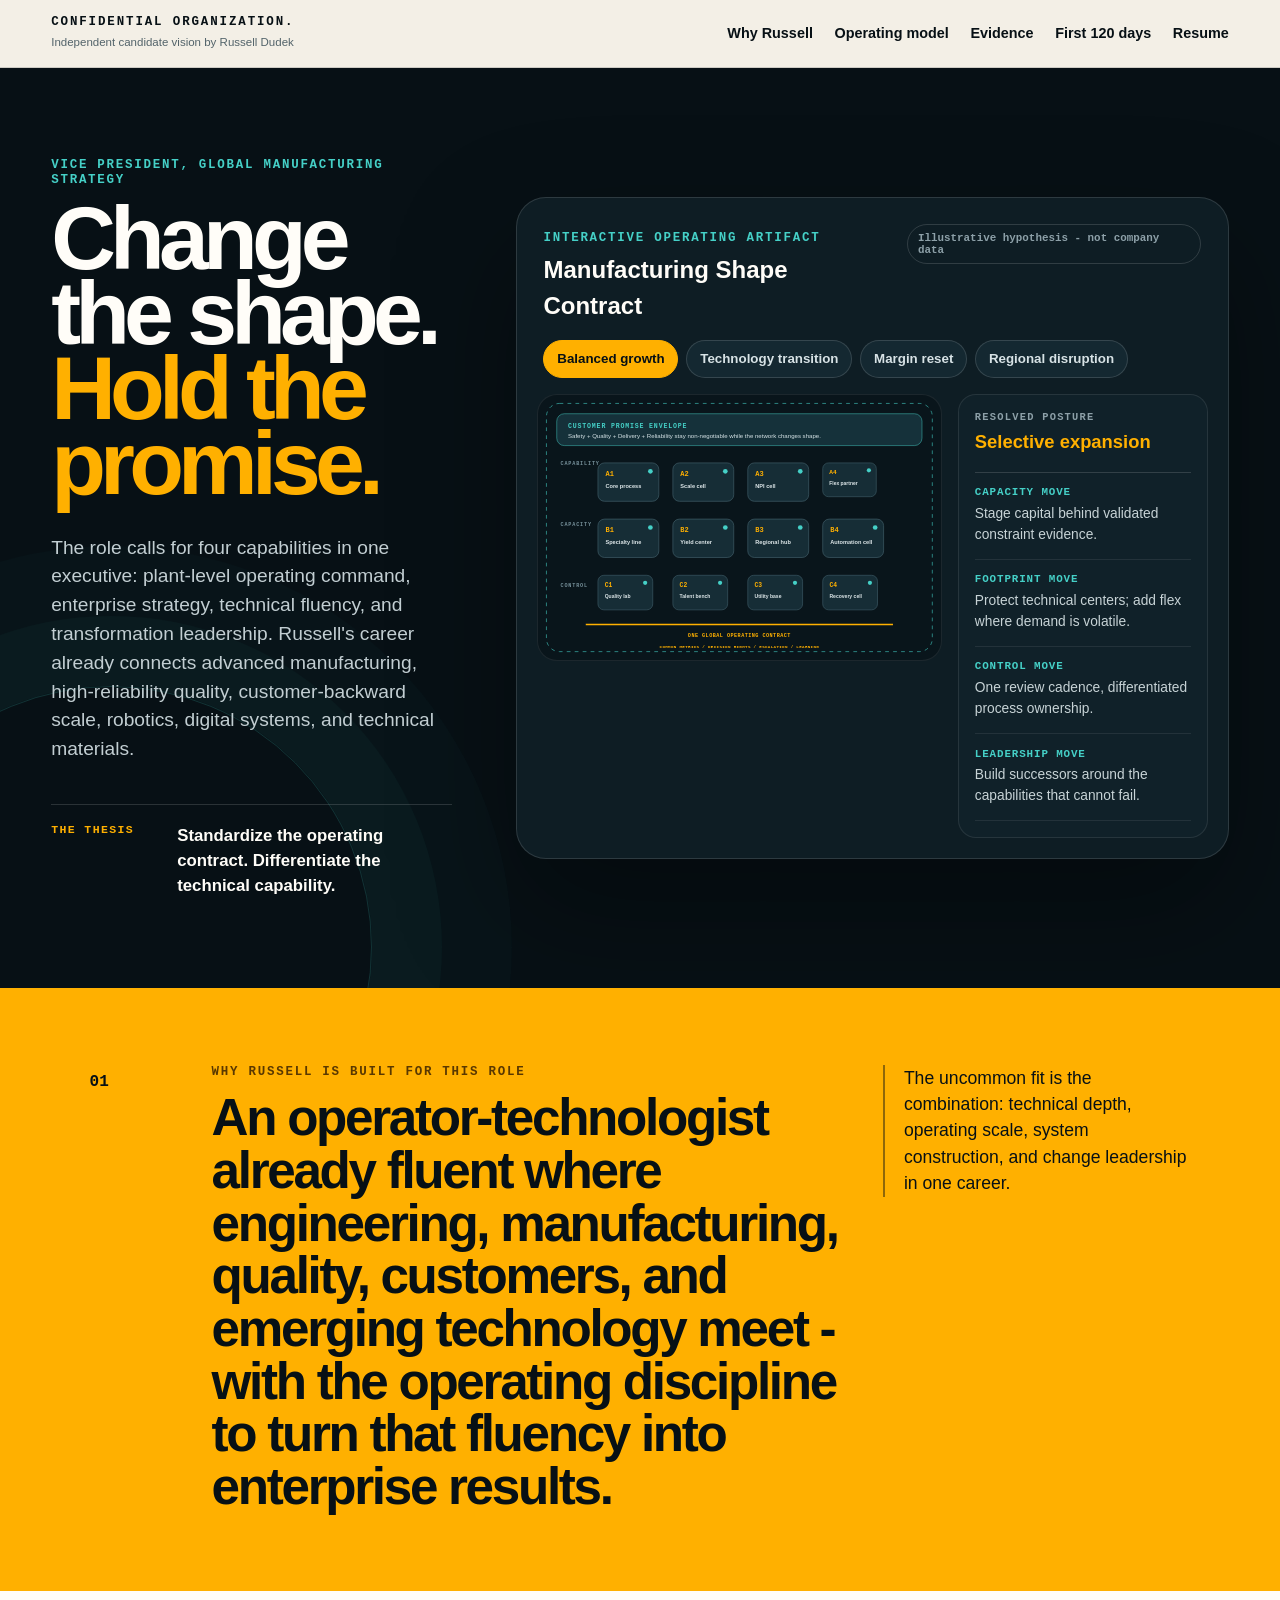
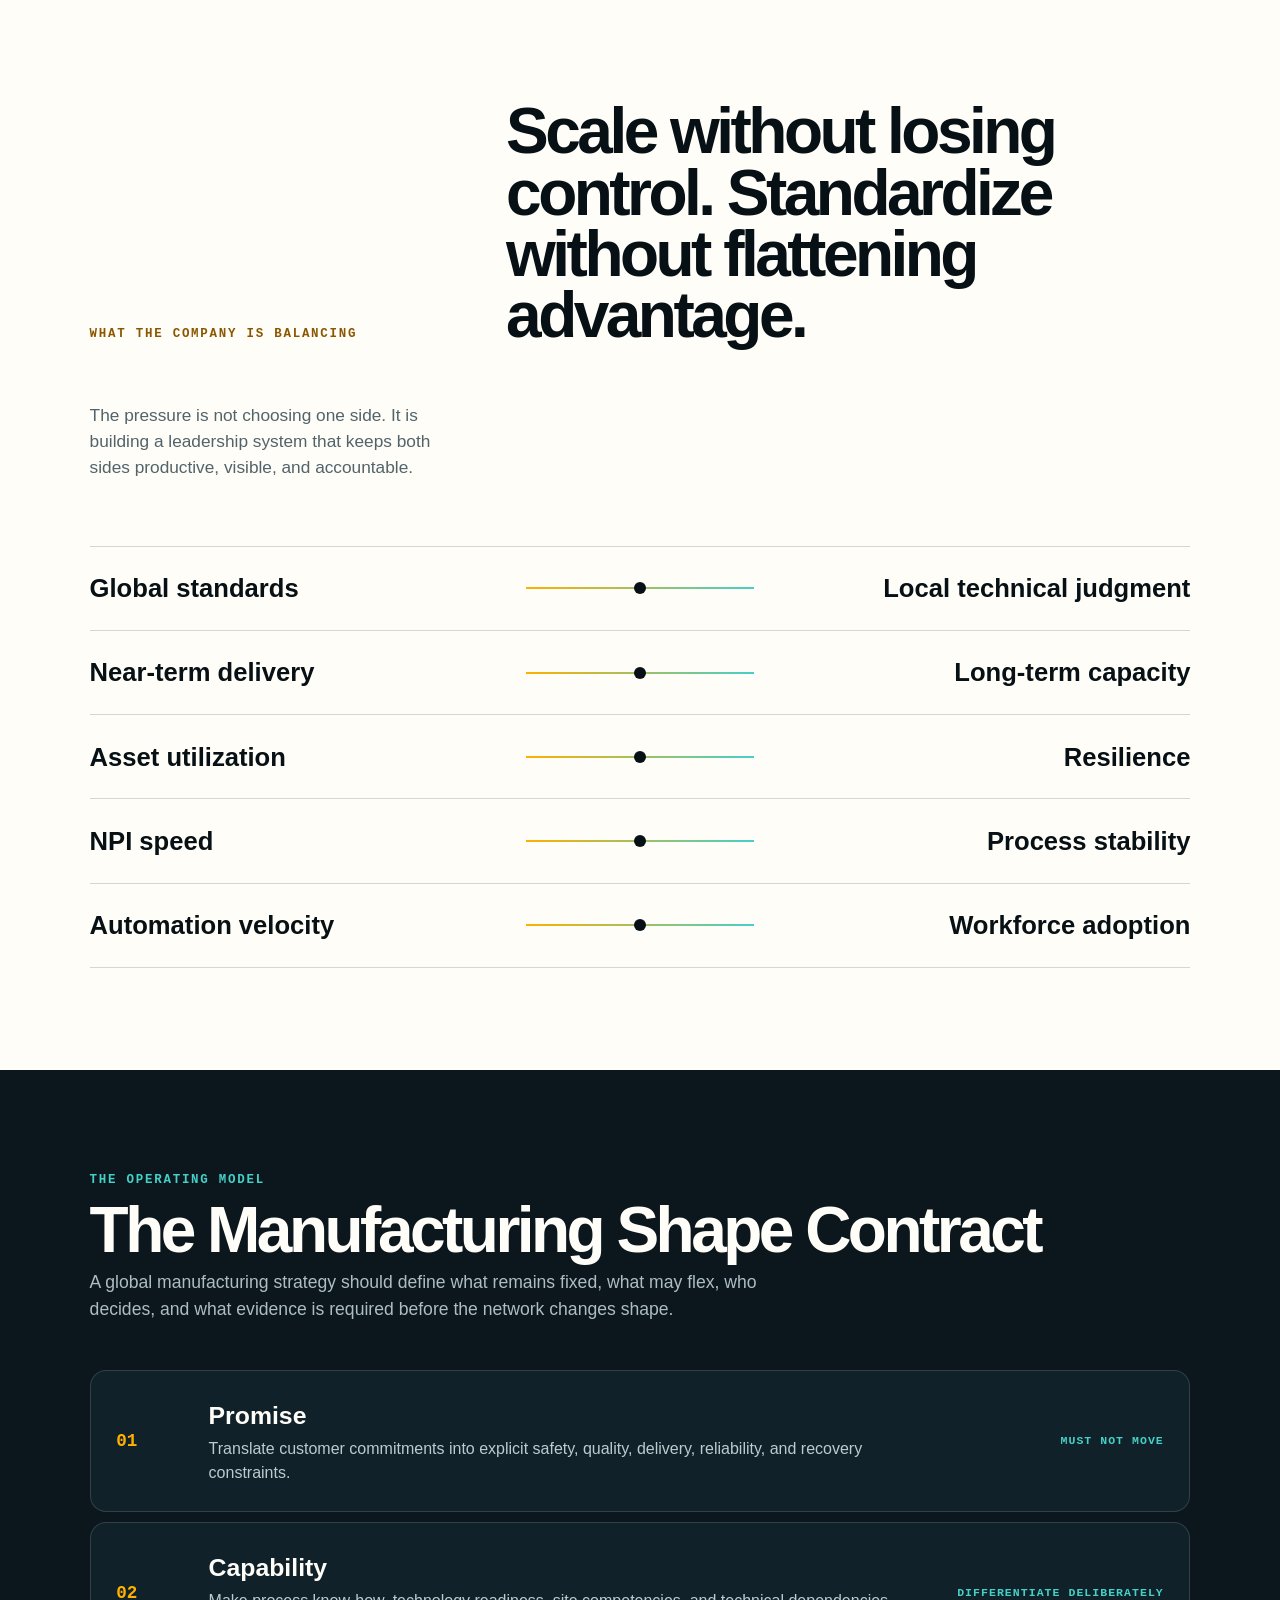
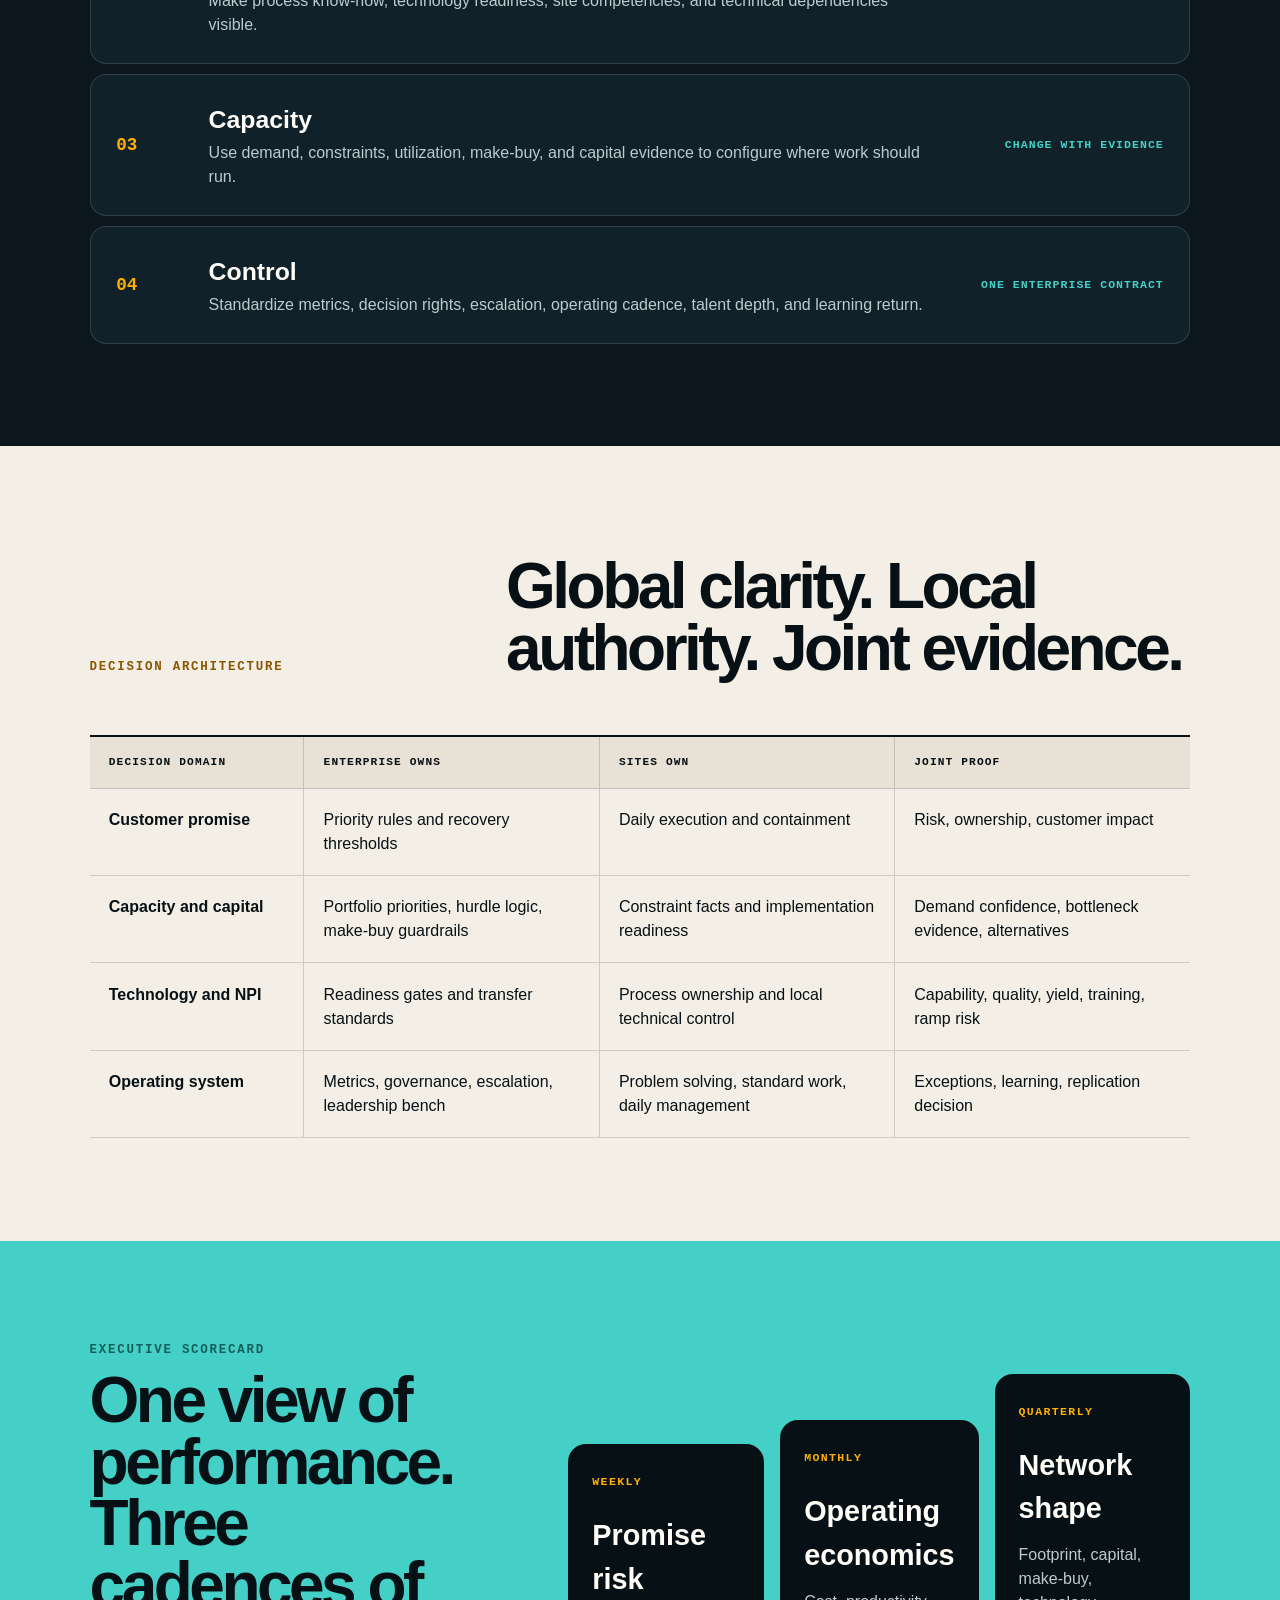
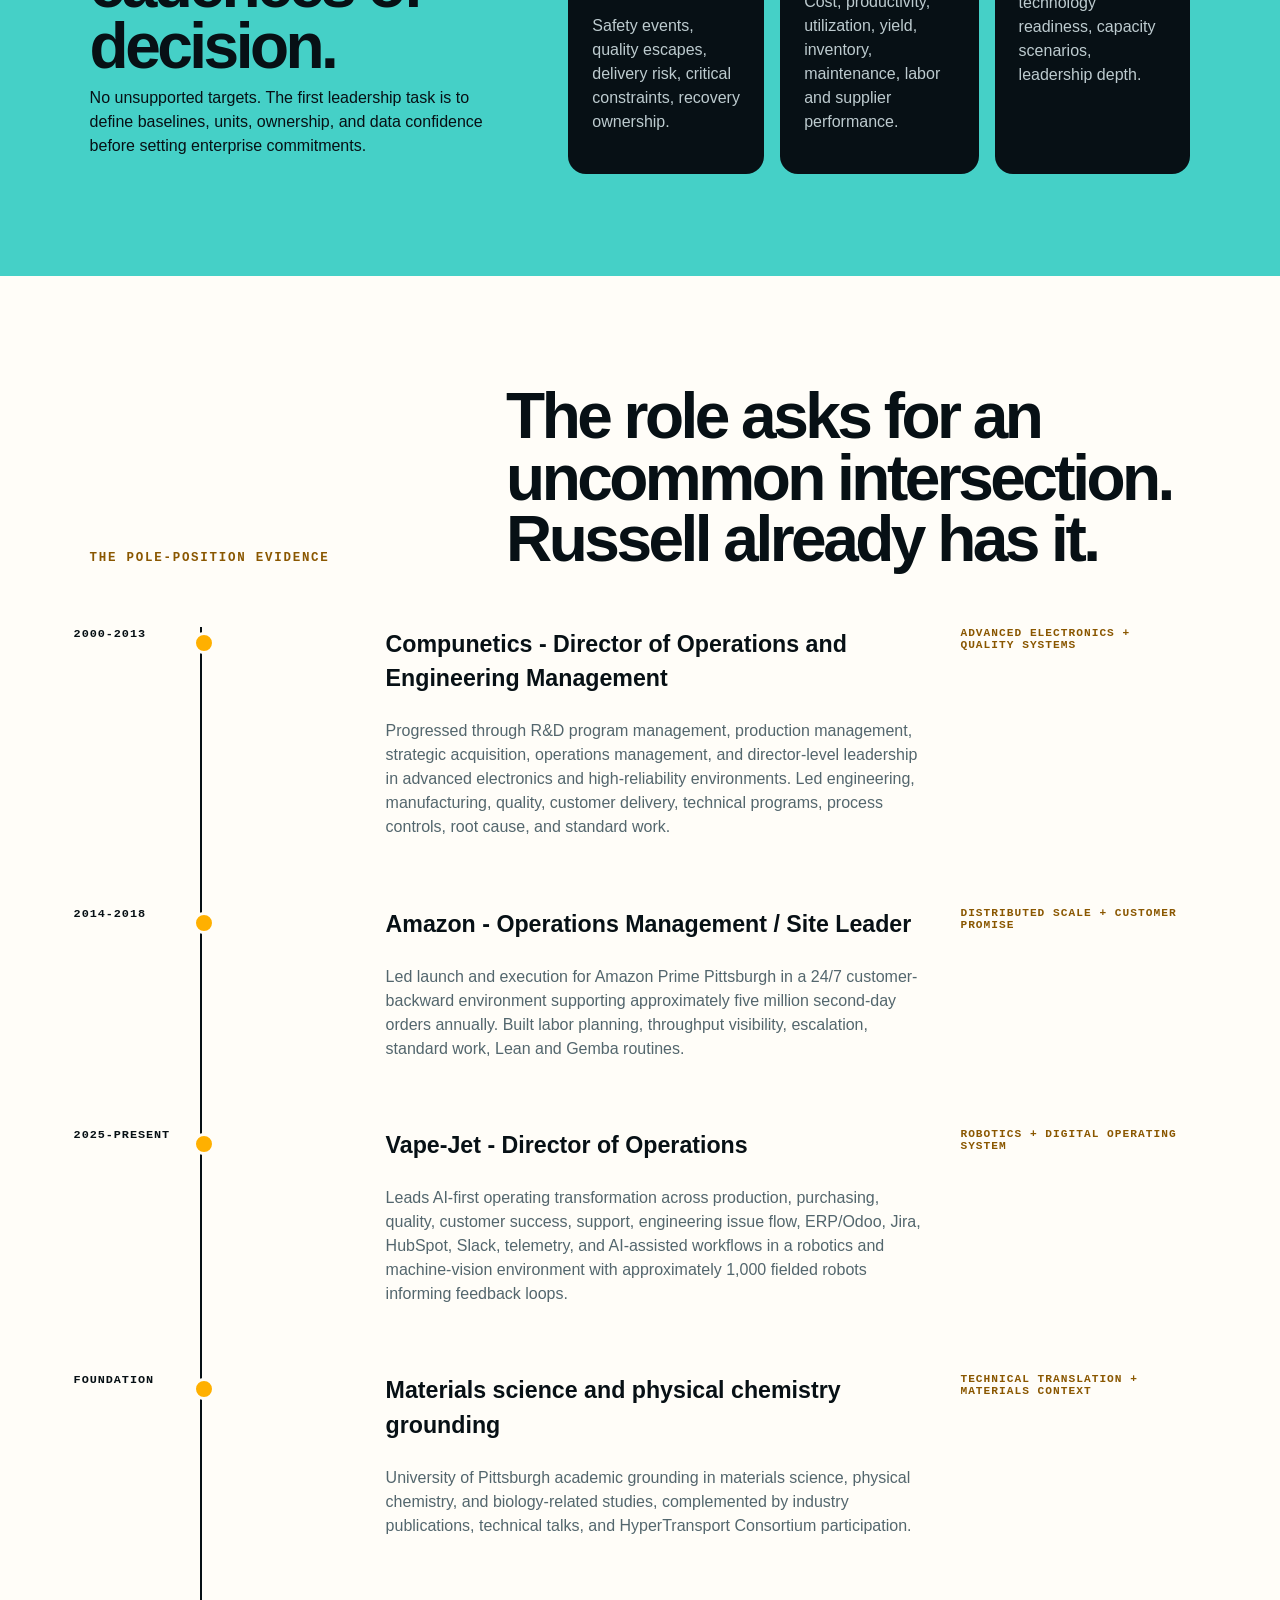
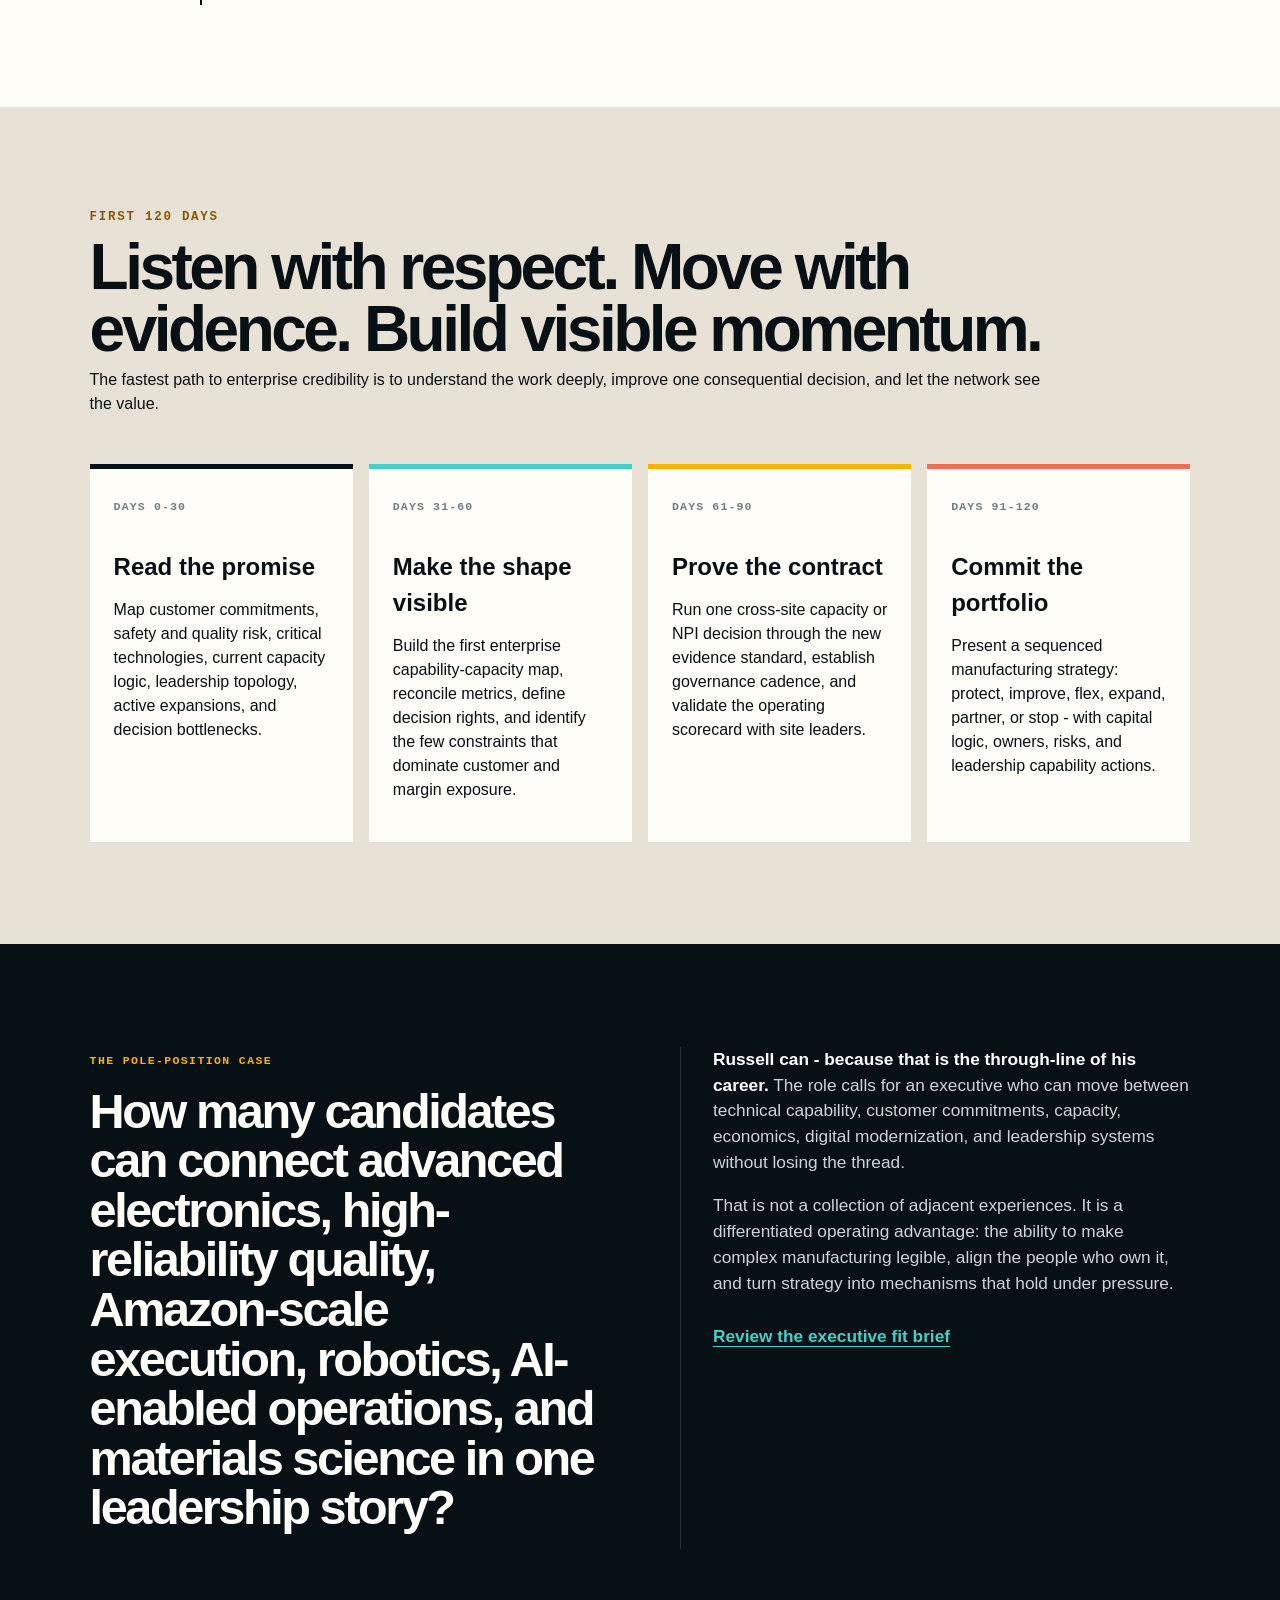
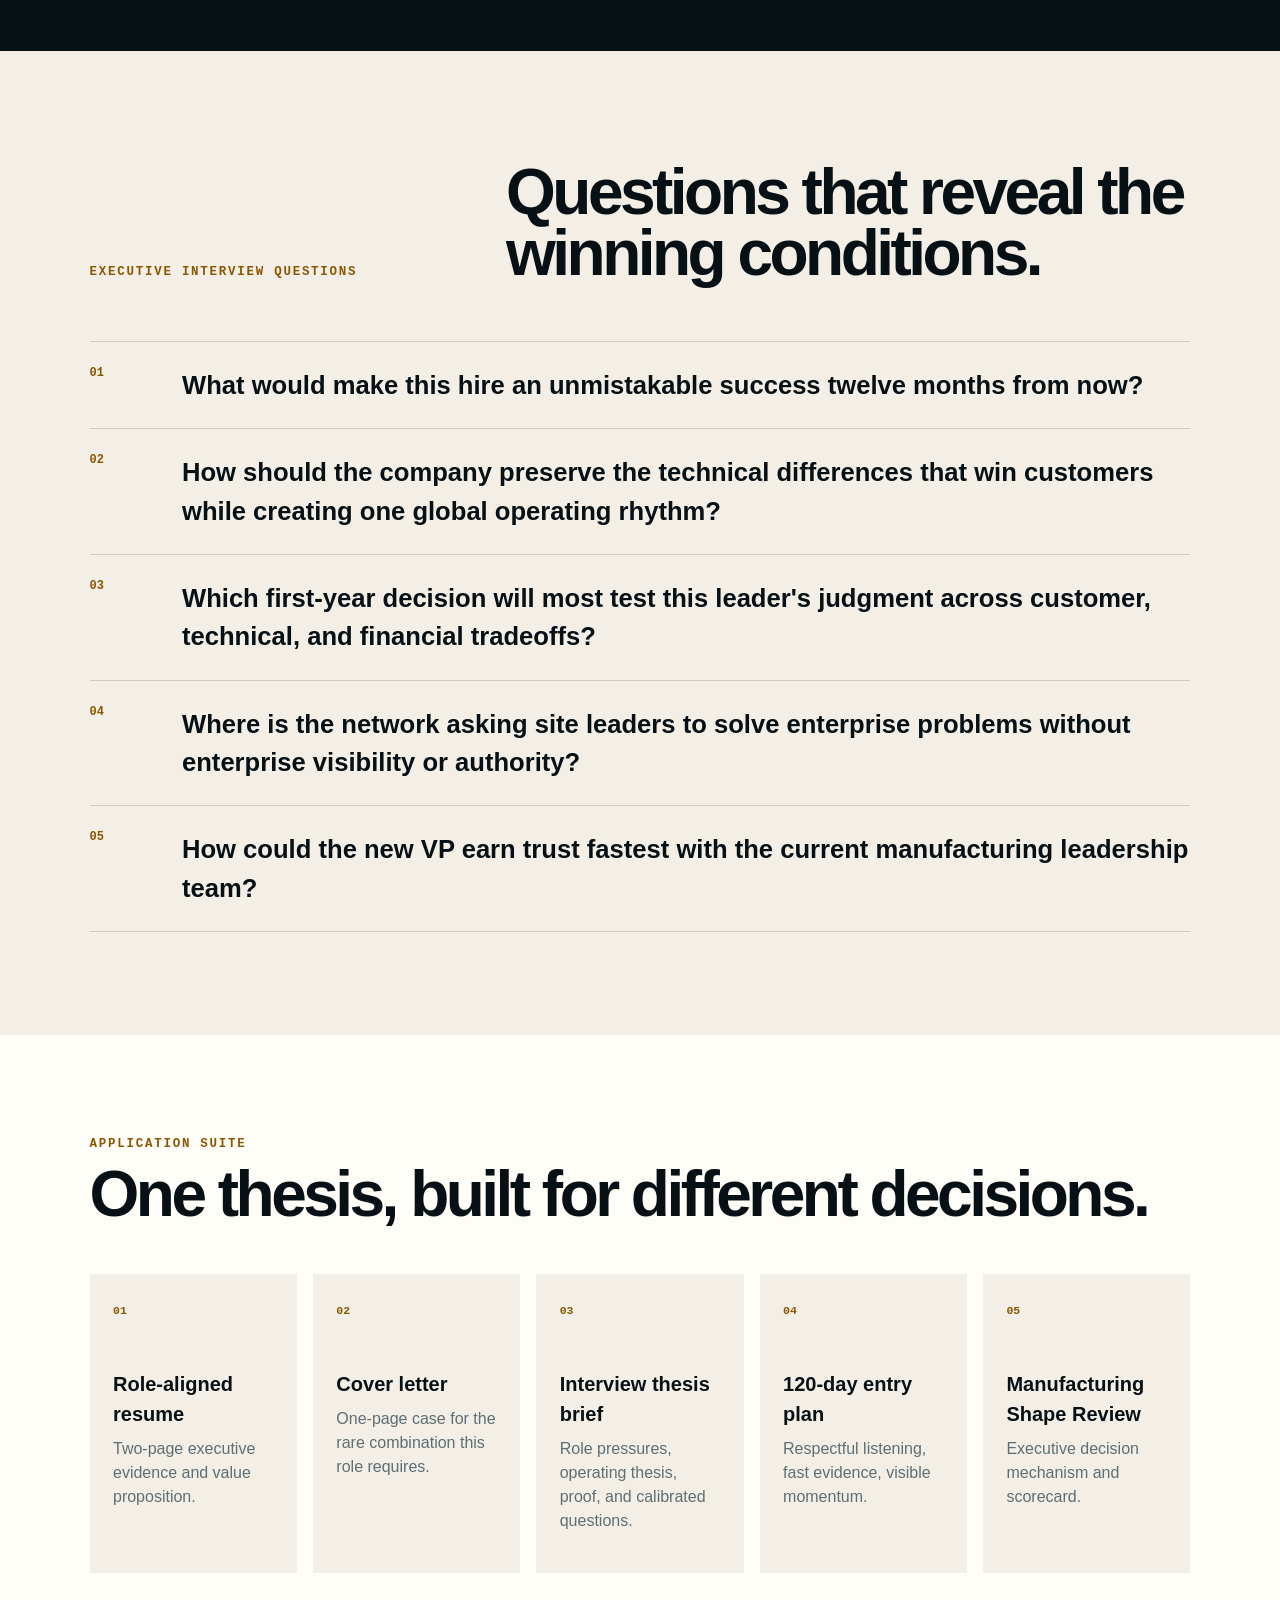
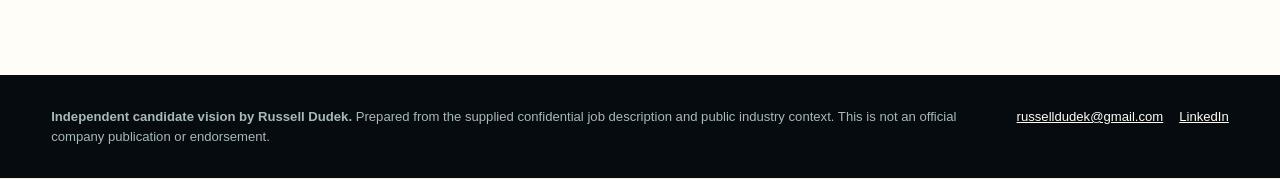
==== commit 1112cb28: "Reposition global manufacturing candidate campaign" ====
--- a/index.html
+++ b/index.html
@@ -1,216 +1,202 @@
-<!doctype html>
+<!DOCTYPE html>
+
 <html lang="en">
 <head>
-  <meta charset="utf-8">
-  <meta name="viewport" content="width=device-width, initial-scale=1">
-  <meta name="description" content="Independent candidate vision for Vice President, Global Manufacturing Strategy by Russell Dudek.">
-  <title>Global Manufacturing Strategy | Russell Dudek</title>
-  <link rel="stylesheet" href="brand-tokens.css">
-  <link rel="stylesheet" href="styles.css">
+<meta charset="utf-8"/>
+<meta content="width=device-width, initial-scale=1" name="viewport"/>
+<meta content="Independent candidate vision for Vice President, Global Manufacturing Strategy by Russell Dudek." name="description"/>
+<title>Global Manufacturing Strategy | Russell Dudek</title>
+<link href="brand-tokens.css" rel="stylesheet"/>
+<link href="styles.css" rel="stylesheet"/>
 </head>
 <body>
 <a class="skip-link" href="#main">Skip to content</a>
-
-<nav class="site-nav" aria-label="Primary navigation">
-  <a class="brand-lockup" href="index.html" aria-label="Confidential Organization candidate vision home">
-    <span class="brand-overline">CONFIDENTIAL ORGANIZATION.</span>
-    <span class="brand-subline">Independent candidate vision by Russell Dudek</span>
-  </a>
-  <button class="nav-toggle" type="button" aria-expanded="false" aria-controls="nav-links">Menu</button>
-  <div id="nav-links" class="nav-links">
-    <a href="index.html#mandate">Mandate</a>
-    <a href="index.html#model">Operating model</a>
-    <a href="index.html#evidence">Evidence</a>
-    <a href="index.html#entry">First 120 days</a>
-    <a href="resume.html">Resume</a>
-  </div>
+<nav aria-label="Primary navigation" class="site-nav">
+<a aria-label="Confidential Organization candidate vision home" class="brand-lockup" href="index.html">
+<span class="brand-overline">CONFIDENTIAL ORGANIZATION.</span>
+<span class="brand-subline">Independent candidate vision by Russell Dudek</span>
+</a>
+<button aria-controls="nav-links" aria-expanded="false" class="nav-toggle" type="button">Menu</button>
+<div class="nav-links" id="nav-links">
+<a href="index.html#fit">Why Russell</a>
+<a href="index.html#model">Operating model</a>
+<a href="index.html#evidence">Evidence</a>
+<a href="index.html#entry">First 120 days</a>
+<a href="resume.html">Resume</a>
+</div>
 </nav>
-
 <main id="main">
-  <section class="hero">
-    <div class="hero-copy">
-      <div class="eyebrow">Vice President, Global Manufacturing Strategy</div>
-      <h1>Change the shape.<br><span>Hold the promise.</span></h1>
-      <p class="hero-lead">The real mandate is to make a complex manufacturing footprint configurable: able to absorb growth, technology transitions, regional disruption, and margin pressure without losing safety, quality, delivery, or customer confidence.</p>
-      <div class="thesis-stamp"><span>The thesis</span><strong>Standardize the operating contract. Differentiate the technical capability.</strong></div>
-    </div>
-    <div class="shape-lab" aria-labelledby="shape-title">
-      <div class="lab-header">
-        <div><span class="kicker">Interactive operating artifact</span><h2 id="shape-title">Manufacturing Shape Contract</h2></div>
-        <div class="scenario-label">Illustrative hypothesis - not company data</div>
-      </div>
-      <div class="scenario-controls" role="group" aria-label="Manufacturing scenarios">
-        <button class="scenario-button active" data-scenario="growth" aria-pressed="true">Balanced growth</button>
-        <button class="scenario-button" data-scenario="transition" aria-pressed="false">Technology transition</button>
-        <button class="scenario-button" data-scenario="margin" aria-pressed="false">Margin reset</button>
-        <button class="scenario-button" data-scenario="disruption" aria-pressed="false">Regional disruption</button>
-      </div>
-      <div class="shape-canvas-wrap">
-        <svg class="shape-canvas" viewBox="0 0 860 520" role="img" aria-labelledby="shape-svg-title shape-svg-desc">
-          <title id="shape-svg-title">Reconfigurable manufacturing portfolio</title>
-          <desc id="shape-svg-desc">Twelve manufacturing capability tiles change configuration by scenario while a customer promise envelope remains fixed.</desc>
-          <rect class="envelope" x="18" y="18" width="824" height="484" rx="28"/>
-          <g class="promise-band">
-            <rect x="40" y="40" width="780" height="68" rx="16"/>
-            <text x="64" y="70">CUSTOMER PROMISE ENVELOPE</text>
-            <text class="promise-copy" x="64" y="92">Safety + Quality + Delivery + Reliability stay non-negotiable while the network changes shape.</text>
-          </g>
-          <g class="axis-labels" aria-hidden="true">
-            <text x="48" y="150">CAPABILITY</text>
-            <text x="48" y="280">CAPACITY</text>
-            <text x="48" y="410">CONTROL</text>
-          </g>
-          <g id="site-layer">
-            <g class="site site-0" data-site="0" style="transform:translate(120px,145px)"><rect width="130" height="82" rx="14"/><text class="site-code" x="16" y="28">A1</text><text class="site-label" x="16" y="53">Core process</text><circle cx="112" cy="18" r="5"/></g><g class="site site-1" data-site="1" style="transform:translate(285px,145px)"><rect width="130" height="82" rx="14"/><text class="site-code" x="16" y="28">A2</text><text class="site-label" x="16" y="53">Scale cell</text><circle cx="112" cy="18" r="5"/></g><g class="site site-2" data-site="2" style="transform:translate(450px,145px)"><rect width="130" height="82" rx="14"/><text class="site-code" x="16" y="28">A3</text><text class="site-label" x="16" y="53">NPI cell</text><circle cx="112" cy="18" r="5"/></g><g class="site site-3" data-site="3" style="transform:translate(615px,145px)"><rect width="130" height="82" rx="14"/><text class="site-code" x="16" y="28">A4</text><text class="site-label" x="16" y="53">Flex partner</text><circle cx="112" cy="18" r="5"/></g><g class="site site-4" data-site="4" style="transform:translate(120px,265px)"><rect width="130" height="82" rx="14"/><text class="site-code" x="16" y="28">B1</text><text class="site-label" x="16" y="53">Specialty line</text><circle cx="112" cy="18" r="5"/></g><g class="site site-5" data-site="5" style="transform:translate(285px,265px)"><rect width="130" height="82" rx="14"/><text class="site-code" x="16" y="28">B2</text><text class="site-label" x="16" y="53">Yield center</text><circle cx="112" cy="18" r="5"/></g><g class="site site-6" data-site="6" style="transform:translate(450px,265px)"><rect width="130" height="82" rx="14"/><text class="site-code" x="16" y="28">B3</text><text class="site-label" x="16" y="53">Regional hub</text><circle cx="112" cy="18" r="5"/></g><g class="site site-7" data-site="7" style="transform:translate(615px,265px)"><rect width="130" height="82" rx="14"/><text class="site-code" x="16" y="28">B4</text><text class="site-label" x="16" y="53">Automation cell</text><circle cx="112" cy="18" r="5"/></g><g class="site site-8" data-site="8" style="transform:translate(120px,385px)"><rect width="130" height="82" rx="14"/><text class="site-code" x="16" y="28">C1</text><text class="site-label" x="16" y="53">Quality lab</text><circle cx="112" cy="18" r="5"/></g><g class="site site-9" data-site="9" style="transform:translate(285px,385px)"><rect width="130" height="82" rx="14"/><text class="site-code" x="16" y="28">C2</text><text class="site-label" x="16" y="53">Talent bench</text><circle cx="112" cy="18" r="5"/></g><g class="site site-10" data-site="10" style="transform:translate(450px,385px)"><rect width="130" height="82" rx="14"/><text class="site-code" x="16" y="28">C3</text><text class="site-label" x="16" y="53">Utility base</text><circle cx="112" cy="18" r="5"/></g><g class="site site-11" data-site="11" style="transform:translate(615px,385px)"><rect width="130" height="82" rx="14"/><text class="site-code" x="16" y="28">C4</text><text class="site-label" x="16" y="53">Recovery cell</text><circle cx="112" cy="18" r="5"/></g>
-          </g>
-          <g class="invariant-rail">
-            <line x1="102" y1="474" x2="790" y2="474"/>
-            <text x="106" y="463">INVARIANT OPERATING CONTRACT</text>
-            <text x="495" y="463">COMMON METRICS / DECISION RIGHTS / ESCALATION / LEARNING</text>
-          </g>
-        </svg>
-        <aside class="shape-readout" aria-live="polite" aria-atomic="true">
-          <div class="readout-state"><span>Resolved posture</span><strong id="posture">Selective expansion</strong></div>
-          <dl>
-            <div><dt>Capacity move</dt><dd id="capacity-move">Stage capital behind validated constraint evidence.</dd></div>
-            <div><dt>Footprint move</dt><dd id="footprint-move">Protect technical centers; add flex where demand is volatile.</dd></div>
-            <div><dt>Control move</dt><dd id="control-move">One review cadence, differentiated process ownership.</dd></div>
-            <div><dt>Leadership move</dt><dd id="leadership-move">Build successors around the capabilities that cannot fail.</dd></div>
-          </dl>
-        </aside>
-      </div>
-    </div>
-  </section>
-
-  <section id="mandate" class="mandate-band">
-    <div class="section-number">01</div>
-    <div>
-      <p class="eyebrow">The mandate beneath the title</p>
-      <h2>Turn a diverse manufacturing footprint into one enterprise system without erasing the differences that make each site technically valuable.</h2>
-    </div>
-    <div class="mandate-note">The company needs both: disciplined global execution now and a manufacturing architecture capable of supporting the next phase of growth.</div>
-  </section>
-
-  <section class="tension-field section-pad">
-    <div class="section-intro">
-      <p class="eyebrow">The executive tensions</p>
-      <h2>Strategy lives in the tradeoffs.</h2>
-      <p>These are not problems to “solve once.” They are tensions to instrument, review, and manage deliberately.</p>
-    </div>
-    <div class="tension-lines">
-      <div><span>Global standards</span><i></i><span>Local technical judgment</span></div>
-      <div><span>Near-term delivery</span><i></i><span>Long-term capacity</span></div>
-      <div><span>Asset utilization</span><i></i><span>Resilience</span></div>
-      <div><span>NPI speed</span><i></i><span>Process stability</span></div>
-      <div><span>Automation velocity</span><i></i><span>Workforce adoption</span></div>
-    </div>
-  </section>
-
-  <section id="model" class="model-section section-pad">
-    <div class="model-heading">
-      <p class="eyebrow">The operating model</p>
-      <h2>The Manufacturing Shape Contract</h2>
-      <p>A global manufacturing strategy should define what remains fixed, what may flex, who decides, and what evidence is required before the network changes shape.</p>
-    </div>
-    <div class="contract-layers">
-      <article><span>01</span><div><h3>Promise</h3><p>Translate customer commitments into explicit safety, quality, delivery, reliability, and recovery constraints.</p></div><b>Must not move</b></article>
-      <article><span>02</span><div><h3>Capability</h3><p>Make process know-how, technology readiness, site competencies, and technical dependencies visible.</p></div><b>Differentiate deliberately</b></article>
-      <article><span>03</span><div><h3>Capacity</h3><p>Use demand, constraints, utilization, make-buy, and capital evidence to configure where work should run.</p></div><b>Change with evidence</b></article>
-      <article><span>04</span><div><h3>Control</h3><p>Standardize metrics, decision rights, escalation, operating cadence, talent depth, and learning return.</p></div><b>One enterprise contract</b></article>
-    </div>
-  </section>
-
-  <section class="decision-architecture section-pad">
-    <div class="section-intro">
-      <p class="eyebrow">Decision architecture</p>
-      <h2>Global clarity. Local authority. Joint evidence.</h2>
-    </div>
-    <div class="decision-table" role="table" aria-label="Manufacturing decision rights">
-      <div class="decision-row head" role="row"><div role="columnheader">Decision domain</div><div role="columnheader">Enterprise owns</div><div role="columnheader">Sites own</div><div role="columnheader">Joint proof</div></div>
-      <div class="decision-row" role="row"><div role="cell"><strong>Customer promise</strong></div><div role="cell">Priority rules and recovery thresholds</div><div role="cell">Daily execution and containment</div><div role="cell">Risk, ownership, customer impact</div></div>
-      <div class="decision-row" role="row"><div role="cell"><strong>Capacity and capital</strong></div><div role="cell">Portfolio priorities, hurdle logic, make-buy guardrails</div><div role="cell">Constraint facts and implementation readiness</div><div role="cell">Demand confidence, bottleneck evidence, alternatives</div></div>
-      <div class="decision-row" role="row"><div role="cell"><strong>Technology and NPI</strong></div><div role="cell">Readiness gates and transfer standards</div><div role="cell">Process ownership and local technical control</div><div role="cell">Capability, quality, yield, training, ramp risk</div></div>
-      <div class="decision-row" role="row"><div role="cell"><strong>Operating system</strong></div><div role="cell">Metrics, governance, escalation, leadership bench</div><div role="cell">Problem solving, standard work, daily management</div><div role="cell">Exceptions, learning, replication decision</div></div>
-    </div>
-  </section>
-
-  <section class="scorecard-section section-pad">
-    <div class="scorecard-copy">
-      <p class="eyebrow">Executive scorecard</p>
-      <h2>One view of performance. Three cadences of decision.</h2>
-      <p>No unsupported targets. The first leadership task is to define baselines, units, ownership, and data confidence before setting enterprise commitments.</p>
-    </div>
-    <div class="cadence-plates">
-      <article><span>Weekly</span><h3>Promise risk</h3><p>Safety events, quality escapes, delivery risk, critical constraints, recovery ownership.</p></article>
-      <article><span>Monthly</span><h3>Operating economics</h3><p>Cost, productivity, utilization, yield, inventory, maintenance, labor and supplier performance.</p></article>
-      <article><span>Quarterly</span><h3>Network shape</h3><p>Footprint, capital, make-buy, technology readiness, capacity scenarios, leadership depth.</p></article>
-    </div>
-  </section>
-
-  <section id="evidence" class="evidence-section section-pad">
-    <div class="section-intro">
-      <p class="eyebrow">Why the evidence transfers</p>
-      <h2>Technical manufacturing depth, distributed execution, and operating-system construction.</h2>
-    </div>
-    <div class="evidence-trace">
-      <article><div class="evidence-year">2000-2013</div><div><h3>Compunetics - Director of Operations and Engineering Management</h3><p>Progressed through R&amp;D program management, production management, strategic acquisition, operations management, and director-level leadership in advanced electronics and high-reliability environments. Led engineering, manufacturing, quality, customer delivery, technical programs, process controls, root cause, and standard work.</p></div><span>Advanced electronics + quality systems</span></article>
-      <article><div class="evidence-year">2014-2018</div><div><h3>Amazon - Operations Management / Site Leader</h3><p>Led launch and execution for Amazon Prime Pittsburgh in a 24/7 customer-backward environment supporting approximately five million second-day orders annually. Built labor planning, throughput visibility, escalation, standard work, Lean and Gemba routines.</p></div><span>Distributed scale + customer promise</span></article>
-      <article><div class="evidence-year">2025-Present</div><div><h3>Vape-Jet - Director of Operations</h3><p>Leads AI-first operating transformation across production, purchasing, quality, customer success, support, engineering issue flow, ERP/Odoo, Jira, HubSpot, Slack, telemetry, and AI-assisted workflows in a robotics and machine-vision environment with approximately 1,000 fielded robots informing feedback loops.</p></div><span>Robotics + digital operating system</span></article>
-      <article><div class="evidence-year">Foundation</div><div><h3>Materials science and physical chemistry grounding</h3><p>University of Pittsburgh academic grounding in materials science, physical chemistry, and biology-related studies, complemented by industry publications, technical talks, and HyperTransport Consortium participation.</p></div><span>Technical translation + materials context</span></article>
-    </div>
-  </section>
-
-  <section id="entry" class="entry-section section-pad">
-    <div class="entry-title">
-      <p class="eyebrow">First 120 days</p>
-      <h2>Earn the right to reshape the network.</h2>
-      <p>The sequence begins with listening and evidence, not a preloaded reorganization.</p>
-    </div>
-    <div class="entry-phases">
-      <article><span>Days 0-30</span><h3>Read the promise</h3><p>Map customer commitments, safety and quality risk, critical technologies, current capacity logic, leadership topology, active expansions, and decision bottlenecks.</p></article>
-      <article><span>Days 31-60</span><h3>Make the shape visible</h3><p>Build the first enterprise capability-capacity map, reconcile metrics, define decision rights, and identify the few constraints that dominate customer and margin exposure.</p></article>
-      <article><span>Days 61-90</span><h3>Prove the contract</h3><p>Run one cross-site capacity or NPI decision through the new evidence standard, establish governance cadence, and validate the operating scorecard with site leaders.</p></article>
-      <article><span>Days 91-120</span><h3>Commit the portfolio</h3><p>Present a sequenced manufacturing strategy: protect, improve, flex, expand, partner, or stop - with capital logic, owners, risks, and leadership capability actions.</p></article>
-    </div>
-  </section>
-
-  <section class="objection-section section-pad">
-    <div class="objection-question"><span>The hardest reasonable question</span><h2>Can Russell translate adjacent scale into credible global manufacturing leadership?</h2></div>
-    <div class="objection-answer">
-      <p><strong>The affirmative case is not title equivalence.</strong> It is the combination of advanced electronics manufacturing, high-reliability quality systems, 24/7 distributed operations, robotics and machine-vision operations, technical materials grounding, and direct operating-mechanism construction.</p>
-      <p>The first-120-day approach is designed to make transferability observable quickly: listen before prescribing, expose the current decision system, prove one consequential cross-site mechanism, then scale only what earns trust.</p>
-      <a class="text-link light" href="hard-objection.html">Read the hard-objection analysis</a>
-    </div>
-  </section>
-
-  <section class="questions-section section-pad">
-    <div class="section-intro"><p class="eyebrow">Executive interview questions</p><h2>Questions that surface the real mandate.</h2></div>
-    <ol class="question-list">
-      <li><span>01</span>Where does the current manufacturing network most often break the customer promise: capacity, quality, technology readiness, decision latency, or leadership depth?</li>
-      <li><span>02</span>Which manufacturing differences are strategic capabilities that must be protected, and which are merely historical variation?</li>
-      <li><span>03</span>What capital or footprint decision will this leader need to make in the first year, and what evidence is currently missing?</li>
-      <li><span>04</span>How are NPI readiness and technology transfer governed today across business, engineering, quality, supply chain, and sites?</li>
-      <li><span>05</span>What would the CEO and Global Supply Chain leader say must be measurably different twelve months after this hire?</li>
-    </ol>
-  </section>
-
-  <section class="document-suite section-pad">
-    <div><p class="eyebrow">Application suite</p><h2>One thesis, built for different decisions.</h2></div>
-    <div class="document-grid">
-      <a href="resume.html"><span>01</span><h3>Role-aligned resume</h3><p>Two-page executive evidence map.</p></a>
-      <a href="cover-letter.html"><span>02</span><h3>Cover letter</h3><p>One-page mandate and transferability argument.</p></a>
-      <a href="interview-brief.html"><span>03</span><h3>Interview thesis brief</h3><p>Mandate, tensions, proof, and questions.</p></a>
-      <a href="120-day-plan.html"><span>04</span><h3>120-day entry plan</h3><p>Evidence-first operating sequence.</p></a>
-      <a href="manufacturing-shape-review.html"><span>05</span><h3>Manufacturing Shape Review</h3><p>Executive decision mechanism and scorecard.</p></a>
-    </div>
-  </section>
+<section class="hero">
+<div class="hero-copy">
+<div class="eyebrow">Vice President, Global Manufacturing Strategy</div>
+<h1>Change the shape.<br/><span>Hold the promise.</span></h1>
+<p class="hero-lead">The role calls for four capabilities in one executive: plant-level operating command, enterprise strategy, technical fluency, and transformation leadership. Russell's career already connects advanced manufacturing, high-reliability quality, customer-backward scale, robotics, digital systems, and technical materials.</p>
+<div class="thesis-stamp"><span>The thesis</span><strong>Standardize the operating contract. Differentiate the technical capability.</strong></div>
+</div>
+<div aria-labelledby="shape-title" class="shape-lab">
+<div class="lab-header">
+<div><span class="kicker">Interactive operating artifact</span><h2 id="shape-title">Manufacturing Shape Contract</h2></div>
+<div class="scenario-label">Illustrative hypothesis - not company data</div>
+</div>
+<div aria-label="Manufacturing scenarios" class="scenario-controls" role="group">
+<button aria-pressed="true" class="scenario-button active" data-scenario="growth">Balanced growth</button>
+<button aria-pressed="false" class="scenario-button" data-scenario="transition">Technology transition</button>
+<button aria-pressed="false" class="scenario-button" data-scenario="margin">Margin reset</button>
+<button aria-pressed="false" class="scenario-button" data-scenario="disruption">Regional disruption</button>
+</div>
+<div class="shape-canvas-wrap">
+<svg aria-labelledby="shape-svg-title shape-svg-desc" class="shape-canvas" role="img" viewBox="0 0 860 566">
+<title id="shape-svg-title">Reconfigurable manufacturing portfolio</title>
+<desc id="shape-svg-desc">Twelve manufacturing capability tiles change configuration by scenario while a customer promise envelope remains fixed.</desc>
+<rect class="envelope" height="530" rx="28" width="824" x="18" y="18"></rect>
+<g class="promise-band">
+<rect height="68" rx="16" width="780" x="40" y="40"></rect>
+<text x="64" y="70">CUSTOMER PROMISE ENVELOPE</text>
+<text class="promise-copy" x="64" y="92">Safety + Quality + Delivery + Reliability stay non-negotiable while the network changes shape.</text>
+</g>
+<g aria-hidden="true" class="axis-labels">
+<text x="48" y="150">CAPABILITY</text>
+<text x="48" y="280">CAPACITY</text>
+<text x="48" y="410">CONTROL</text>
+</g>
+<g id="site-layer">
+<g class="site site-0" data-site="0" style="transform:translate(120px,145px)"><rect height="82" rx="14" width="130"></rect><text class="site-code" x="16" y="28">A1</text><text class="site-label" x="16" y="53">Core process</text><circle cx="112" cy="18" r="5"></circle></g><g class="site site-1" data-site="1" style="transform:translate(285px,145px)"><rect height="82" rx="14" width="130"></rect><text class="site-code" x="16" y="28">A2</text><text class="site-label" x="16" y="53">Scale cell</text><circle cx="112" cy="18" r="5"></circle></g><g class="site site-2" data-site="2" style="transform:translate(450px,145px)"><rect height="82" rx="14" width="130"></rect><text class="site-code" x="16" y="28">A3</text><text class="site-label" x="16" y="53">NPI cell</text><circle cx="112" cy="18" r="5"></circle></g><g class="site site-3" data-site="3" style="transform:translate(615px,145px)"><rect height="82" rx="14" width="130"></rect><text class="site-code" x="16" y="28">A4</text><text class="site-label" x="16" y="53">Flex partner</text><circle cx="112" cy="18" r="5"></circle></g><g class="site site-4" data-site="4" style="transform:translate(120px,265px)"><rect height="82" rx="14" width="130"></rect><text class="site-code" x="16" y="28">B1</text><text class="site-label" x="16" y="53">Specialty line</text><circle cx="112" cy="18" r="5"></circle></g><g class="site site-5" data-site="5" style="transform:translate(285px,265px)"><rect height="82" rx="14" width="130"></rect><text class="site-code" x="16" y="28">B2</text><text class="site-label" x="16" y="53">Yield center</text><circle cx="112" cy="18" r="5"></circle></g><g class="site site-6" data-site="6" style="transform:translate(450px,265px)"><rect height="82" rx="14" width="130"></rect><text class="site-code" x="16" y="28">B3</text><text class="site-label" x="16" y="53">Regional hub</text><circle cx="112" cy="18" r="5"></circle></g><g class="site site-7" data-site="7" style="transform:translate(615px,265px)"><rect height="82" rx="14" width="130"></rect><text class="site-code" x="16" y="28">B4</text><text class="site-label" x="16" y="53">Automation cell</text><circle cx="112" cy="18" r="5"></circle></g><g class="site site-8" data-site="8" style="transform:translate(120px,385px)"><rect height="82" rx="14" width="130"></rect><text class="site-code" x="16" y="28">C1</text><text class="site-label" x="16" y="53">Quality lab</text><circle cx="112" cy="18" r="5"></circle></g><g class="site site-9" data-site="9" style="transform:translate(285px,385px)"><rect height="82" rx="14" width="130"></rect><text class="site-code" x="16" y="28">C2</text><text class="site-label" x="16" y="53">Talent bench</text><circle cx="112" cy="18" r="5"></circle></g><g class="site site-10" data-site="10" style="transform:translate(450px,385px)"><rect height="82" rx="14" width="130"></rect><text class="site-code" x="16" y="28">C3</text><text class="site-label" x="16" y="53">Utility base</text><circle cx="112" cy="18" r="5"></circle></g><g class="site site-11" data-site="11" style="transform:translate(615px,385px)"><rect height="82" rx="14" width="130"></rect><text class="site-code" x="16" y="28">C4</text><text class="site-label" x="16" y="53">Recovery cell</text><circle cx="112" cy="18" r="5"></circle></g>
+</g>
+<g class="invariant-rail"><line x1="102" x2="758" y1="490" y2="490"></line><text class="rail-title" text-anchor="middle" x="430" y="516">ONE GLOBAL OPERATING CONTRACT</text><text class="rail-copy" text-anchor="middle" x="430" y="540">COMMON METRICS / DECISION RIGHTS / ESCALATION / LEARNING</text></g>
+</svg>
+<aside aria-atomic="true" aria-live="polite" class="shape-readout">
+<div class="readout-state"><span>Resolved posture</span><strong id="posture">Selective expansion</strong></div>
+<dl>
+<div><dt>Capacity move</dt><dd id="capacity-move">Stage capital behind validated constraint evidence.</dd></div>
+<div><dt>Footprint move</dt><dd id="footprint-move">Protect technical centers; add flex where demand is volatile.</dd></div>
+<div><dt>Control move</dt><dd id="control-move">One review cadence, differentiated process ownership.</dd></div>
+<div><dt>Leadership move</dt><dd id="leadership-move">Build successors around the capabilities that cannot fail.</dd></div>
+</dl>
+</aside>
+</div>
+</div>
+</section>
+<section class="fit-band" id="fit">
+<div class="section-number">01</div>
+<div>
+<p class="eyebrow">Why Russell is built for this role</p>
+<h2>An operator-technologist already fluent where engineering, manufacturing, quality, customers, and emerging technology meet - with the operating discipline to turn that fluency into enterprise results.</h2>
+</div>
+<div class="fit-note">The uncommon fit is the combination: technical depth, operating scale, system construction, and change leadership in one career.</div>
+</section>
+<section class="tension-field section-pad">
+<div class="section-intro">
+<p class="eyebrow">What the company is balancing</p>
+<h2>Scale without losing control. Standardize without flattening advantage.</h2>
+<p>The pressure is not choosing one side. It is building a leadership system that keeps both sides productive, visible, and accountable.</p>
+</div>
+<div class="tension-lines">
+<div><span>Global standards</span><i></i><span>Local technical judgment</span></div>
+<div><span>Near-term delivery</span><i></i><span>Long-term capacity</span></div>
+<div><span>Asset utilization</span><i></i><span>Resilience</span></div>
+<div><span>NPI speed</span><i></i><span>Process stability</span></div>
+<div><span>Automation velocity</span><i></i><span>Workforce adoption</span></div>
+</div>
+</section>
+<section class="model-section section-pad" id="model">
+<div class="model-heading">
+<p class="eyebrow">The operating model</p>
+<h2>The Manufacturing Shape Contract</h2>
+<p>A global manufacturing strategy should define what remains fixed, what may flex, who decides, and what evidence is required before the network changes shape.</p>
+</div>
+<div class="contract-layers">
+<article><span>01</span><div><h3>Promise</h3><p>Translate customer commitments into explicit safety, quality, delivery, reliability, and recovery constraints.</p></div><b>Must not move</b></article>
+<article><span>02</span><div><h3>Capability</h3><p>Make process know-how, technology readiness, site competencies, and technical dependencies visible.</p></div><b>Differentiate deliberately</b></article>
+<article><span>03</span><div><h3>Capacity</h3><p>Use demand, constraints, utilization, make-buy, and capital evidence to configure where work should run.</p></div><b>Change with evidence</b></article>
+<article><span>04</span><div><h3>Control</h3><p>Standardize metrics, decision rights, escalation, operating cadence, talent depth, and learning return.</p></div><b>One enterprise contract</b></article>
+</div>
+</section>
+<section class="decision-architecture section-pad">
+<div class="section-intro">
+<p class="eyebrow">Decision architecture</p>
+<h2>Global clarity. Local authority. Joint evidence.</h2>
+</div>
+<div aria-label="Manufacturing decision rights" class="decision-table" role="table">
+<div class="decision-row head" role="row"><div role="columnheader">Decision domain</div><div role="columnheader">Enterprise owns</div><div role="columnheader">Sites own</div><div role="columnheader">Joint proof</div></div>
+<div class="decision-row" role="row"><div role="cell"><strong>Customer promise</strong></div><div role="cell">Priority rules and recovery thresholds</div><div role="cell">Daily execution and containment</div><div role="cell">Risk, ownership, customer impact</div></div>
+<div class="decision-row" role="row"><div role="cell"><strong>Capacity and capital</strong></div><div role="cell">Portfolio priorities, hurdle logic, make-buy guardrails</div><div role="cell">Constraint facts and implementation readiness</div><div role="cell">Demand confidence, bottleneck evidence, alternatives</div></div>
+<div class="decision-row" role="row"><div role="cell"><strong>Technology and NPI</strong></div><div role="cell">Readiness gates and transfer standards</div><div role="cell">Process ownership and local technical control</div><div role="cell">Capability, quality, yield, training, ramp risk</div></div>
+<div class="decision-row" role="row"><div role="cell"><strong>Operating system</strong></div><div role="cell">Metrics, governance, escalation, leadership bench</div><div role="cell">Problem solving, standard work, daily management</div><div role="cell">Exceptions, learning, replication decision</div></div>
+</div>
+</section>
+<section class="scorecard-section section-pad">
+<div class="scorecard-copy">
+<p class="eyebrow">Executive scorecard</p>
+<h2>One view of performance. Three cadences of decision.</h2>
+<p>No unsupported targets. The first leadership task is to define baselines, units, ownership, and data confidence before setting enterprise commitments.</p>
+</div>
+<div class="cadence-plates">
+<article><span>Weekly</span><h3>Promise risk</h3><p>Safety events, quality escapes, delivery risk, critical constraints, recovery ownership.</p></article>
+<article><span>Monthly</span><h3>Operating economics</h3><p>Cost, productivity, utilization, yield, inventory, maintenance, labor and supplier performance.</p></article>
+<article><span>Quarterly</span><h3>Network shape</h3><p>Footprint, capital, make-buy, technology readiness, capacity scenarios, leadership depth.</p></article>
+</div>
+</section>
+<section class="evidence-section section-pad" id="evidence">
+<div class="section-intro">
+<p class="eyebrow">The pole-position evidence</p>
+<h2>The role asks for an uncommon intersection. Russell already has it.</h2>
+</div>
+<div class="evidence-trace">
+<article><div class="evidence-year">2000-2013</div><div><h3>Compunetics - Director of Operations and Engineering Management</h3><p>Progressed through R&amp;D program management, production management, strategic acquisition, operations management, and director-level leadership in advanced electronics and high-reliability environments. Led engineering, manufacturing, quality, customer delivery, technical programs, process controls, root cause, and standard work.</p></div><span>Advanced electronics + quality systems</span></article>
+<article><div class="evidence-year">2014-2018</div><div><h3>Amazon - Operations Management / Site Leader</h3><p>Led launch and execution for Amazon Prime Pittsburgh in a 24/7 customer-backward environment supporting approximately five million second-day orders annually. Built labor planning, throughput visibility, escalation, standard work, Lean and Gemba routines.</p></div><span>Distributed scale + customer promise</span></article>
+<article><div class="evidence-year">2025-Present</div><div><h3>Vape-Jet - Director of Operations</h3><p>Leads AI-first operating transformation across production, purchasing, quality, customer success, support, engineering issue flow, ERP/Odoo, Jira, HubSpot, Slack, telemetry, and AI-assisted workflows in a robotics and machine-vision environment with approximately 1,000 fielded robots informing feedback loops.</p></div><span>Robotics + digital operating system</span></article>
+<article><div class="evidence-year">Foundation</div><div><h3>Materials science and physical chemistry grounding</h3><p>University of Pittsburgh academic grounding in materials science, physical chemistry, and biology-related studies, complemented by industry publications, technical talks, and HyperTransport Consortium participation.</p></div><span>Technical translation + materials context</span></article>
+</div>
+</section>
+<section class="entry-section section-pad" id="entry">
+<div class="entry-title">
+<p class="eyebrow">First 120 days</p>
+<h2>Listen with respect. Move with evidence. Build visible momentum.</h2>
+<p>The fastest path to enterprise credibility is to understand the work deeply, improve one consequential decision, and let the network see the value.</p>
+</div>
+<div class="entry-phases">
+<article><span>Days 0-30</span><h3>Read the promise</h3><p>Map customer commitments, safety and quality risk, critical technologies, current capacity logic, leadership topology, active expansions, and decision bottlenecks.</p></article>
+<article><span>Days 31-60</span><h3>Make the shape visible</h3><p>Build the first enterprise capability-capacity map, reconcile metrics, define decision rights, and identify the few constraints that dominate customer and margin exposure.</p></article>
+<article><span>Days 61-90</span><h3>Prove the contract</h3><p>Run one cross-site capacity or NPI decision through the new evidence standard, establish governance cadence, and validate the operating scorecard with site leaders.</p></article>
+<article><span>Days 91-120</span><h3>Commit the portfolio</h3><p>Present a sequenced manufacturing strategy: protect, improve, flex, expand, partner, or stop - with capital logic, owners, risks, and leadership capability actions.</p></article>
+</div>
+</section>
+<section class="fit-case-section section-pad">
+<div class="fit-case-question">
+<span>The pole-position case</span>
+<h2>How many candidates can connect advanced electronics, high-reliability quality, Amazon-scale execution, robotics, AI-enabled operations, and materials science in one leadership story?</h2>
+</div>
+<div class="fit-case-answer">
+<p><strong>Russell can - because that is the through-line of his career.</strong> The role calls for an executive who can move between technical capability, customer commitments, capacity, economics, digital modernization, and leadership systems without losing the thread.</p>
+<p>That is not a collection of adjacent experiences. It is a differentiated operating advantage: the ability to make complex manufacturing legible, align the people who own it, and turn strategy into mechanisms that hold under pressure.</p>
+<a class="text-link light" href="executive-fit.html">Review the executive fit brief</a>
+</div>
+</section>
+<section class="questions-section section-pad">
+<div class="section-intro"><p class="eyebrow">Executive interview questions</p><h2>Questions that reveal the winning conditions.</h2></div>
+<ol class="question-list">
+<li><span>01</span>What would make this hire an unmistakable success twelve months from now?</li>
+<li><span>02</span>How should the company preserve the technical differences that win customers while creating one global operating rhythm?</li>
+<li><span>03</span>Which first-year decision will most test this leader's judgment across customer, technical, and financial tradeoffs?</li>
+<li><span>04</span>Where is the network asking site leaders to solve enterprise problems without enterprise visibility or authority?</li>
+<li><span>05</span>How could the new VP earn trust fastest with the current manufacturing leadership team?</li>
+</ol>
+</section>
+<section class="document-suite section-pad">
+<div><p class="eyebrow">Application suite</p><h2>One thesis, built for different decisions.</h2></div>
+<div class="document-grid">
+<a href="resume.html"><span>01</span><h3>Role-aligned resume</h3><p>Two-page executive evidence and value proposition.</p></a>
+<a href="cover-letter.html"><span>02</span><h3>Cover letter</h3><p>One-page case for the rare combination this role requires.</p></a>
+<a href="interview-brief.html"><span>03</span><h3>Interview thesis brief</h3><p>Role pressures, operating thesis, proof, and calibrated questions.</p></a>
+<a href="120-day-plan.html"><span>04</span><h3>120-day entry plan</h3><p>Respectful listening, fast evidence, visible momentum.</p></a>
+<a href="manufacturing-shape-review.html"><span>05</span><h3>Manufacturing Shape Review</h3><p>Executive decision mechanism and scorecard.</p></a>
+</div>
+</section>
 </main>
-
 <footer class="site-footer">
-  <div><strong>Independent candidate vision by Russell Dudek.</strong> Prepared from the supplied confidential job description and public industry context. This is not an official company publication or endorsement.</div>
-  <div class="footer-links"><a href="mailto:russelldudek@gmail.com">russelldudek@gmail.com</a><a href="https://www.linkedin.com/in/russelldudek">LinkedIn</a></div>
+<div><strong>Independent candidate vision by Russell Dudek.</strong> Prepared from the supplied confidential job description and public industry context. This is not an official company publication or endorsement.</div>
+<div class="footer-links"><a href="mailto:russelldudek@gmail.com">russelldudek@gmail.com</a><a href="https://www.linkedin.com/in/russelldudek">LinkedIn</a></div>
 </footer>
-
 <script src="app.js"></script>
 </body>
 </html>
--- a/styles.css
+++ b/styles.css
@@ -1,8 +1,75 @@
 
-*{box-sizing:border-box}html{scroll-behavior:smooth}body{margin:0;background:var(--paper);color:var(--ink-950);font-family:var(--font-sans);line-height:1.5}a{color:inherit}.skip-link{position:absolute;left:-9999px;top:1rem;background:var(--white);padding:.75rem 1rem;z-index:99}.skip-link:focus{left:1rem}.site-nav{position:sticky;top:0;z-index:50;display:flex;align-items:center;justify-content:space-between;padding:1rem clamp(1rem,4vw,4rem);background:rgba(243,239,230,.9);backdrop-filter:blur(18px);border-bottom:1px solid var(--line)}.brand-lockup{text-decoration:none;display:flex;flex-direction:column}.brand-overline{font:700 .78rem/1 var(--font-mono);letter-spacing:.15em}.brand-subline{font-size:.72rem;color:#52636a;margin-top:.35rem}.nav-links{display:flex;gap:1.35rem;align-items:center}.nav-links a{text-decoration:none;font-size:.9rem;font-weight:650}.nav-links a:hover,.nav-links a:focus-visible{color:#8a5700}.nav-toggle{display:none;border:1px solid var(--line);background:transparent;padding:.65rem .8rem;border-radius:10px}.hero{min-height:calc(100vh - 75px);background:var(--ink-950);color:var(--white);padding:clamp(3rem,7vw,7rem) clamp(1rem,4vw,4rem);display:grid;grid-template-columns:minmax(280px,.72fr) minmax(620px,1.28fr);gap:clamp(2rem,5vw,5rem);align-items:center;overflow:hidden;position:relative}.hero:before{content:"";position:absolute;inset:auto auto -220px -150px;width:520px;height:520px;border:1px solid rgba(69,208,199,.18);border-radius:50%;box-shadow:0 0 0 70px rgba(69,208,199,.035),0 0 0 140px rgba(69,208,199,.02)}.hero-copy{position:relative;z-index:2}.eyebrow,.kicker{font:700 .78rem/1.2 var(--font-mono);text-transform:uppercase;letter-spacing:.14em;color:#8a5700}.hero .eyebrow,.hero .kicker{color:var(--signal-teal)}h1,h2,h3,p{margin-top:0}.hero h1{font-size:clamp(3.8rem,7vw,7.7rem);line-height:.84;letter-spacing:-.065em;margin:.8rem 0 2rem;max-width:680px}.hero h1 span{color:var(--signal-amber)}.hero-lead{font-size:clamp(1.04rem,1.5vw,1.25rem);color:#c2ced2;max-width:670px}.thesis-stamp{margin-top:2.5rem;padding:1.1rem 0 0;border-top:1px solid var(--line-dark);display:grid;grid-template-columns:110px 1fr;gap:1rem}.thesis-stamp span{font:700 .72rem var(--font-mono);color:var(--signal-amber);text-transform:uppercase;letter-spacing:.12em}.thesis-stamp strong{font-size:1.05rem}.shape-lab{background:#0e1d24;border:1px solid rgba(255,255,255,.13);border-radius:var(--radius-lg);padding:1.25rem;box-shadow:0 50px 120px rgba(0,0,0,.35);position:relative}.lab-header{display:flex;justify-content:space-between;gap:1rem;align-items:flex-start;padding:.35rem .4rem 1rem}.lab-header h2{font-size:1.5rem;margin:.25rem 0 0}.scenario-label{font:600 .68rem var(--font-mono);color:#8da0a8;border:1px solid var(--line-dark);padding:.45rem .6rem;border-radius:999px}.scenario-controls{display:flex;gap:.5rem;flex-wrap:wrap;padding:0 .4rem 1rem}.scenario-button{border:1px solid var(--line-dark);background:#142831;color:#d7e2e5;padding:.65rem .8rem;border-radius:999px;font-weight:650;cursor:pointer}.scenario-button.active,.scenario-button:focus-visible{background:var(--signal-amber);border-color:var(--signal-amber);color:var(--ink-950);outline:none}.shape-canvas-wrap{display:grid;grid-template-columns:minmax(0,1fr) 250px;gap:1rem}.shape-canvas{width:100%;height:auto;background:#09151b;border-radius:20px;border:1px solid rgba(255,255,255,.08)}.envelope{fill:none;stroke:#45d0c7;stroke-width:2;stroke-dasharray:8 9;opacity:.62}.promise-band rect{fill:#15313a;stroke:#45d0c7;stroke-width:1}.promise-band text{fill:#45d0c7;font:700 14px var(--font-mono);letter-spacing:1.8px}.promise-band .promise-copy{fill:#d8e5e8;font:500 13px var(--font-sans);letter-spacing:0}.axis-labels text{fill:#76909a;font:700 11px var(--font-mono);letter-spacing:1.8px}.site{transition:transform .78s cubic-bezier(.2,.8,.2,1),opacity .45s ease;transform-box:view-box;transform-origin:0 0}.site rect{fill:#162d36;stroke:#42606b;stroke-width:1.4;transition:fill .4s,stroke .4s}.site text{pointer-events:none}.site-code{fill:#ffb000;font:700 15px var(--font-mono)}.site-label{fill:#dfe8ea;font:600 12px var(--font-sans)}.site circle{fill:#45d0c7}.site.hot rect{fill:#3a2b10;stroke:#ffb000}.site.hot circle{fill:#ffb000}.site.risk rect{fill:#3a1e1b;stroke:#f06c5b}.site.risk circle{fill:#f06c5b}.site.flex rect{fill:#102f2d;stroke:#45d0c7}.site.dim{opacity:.38}.invariant-rail line{stroke:#ffb000;stroke-width:3}.invariant-rail text{fill:#ffb000;font:700 10px var(--font-mono);letter-spacing:1px}.shape-readout{background:#102129;border:1px solid rgba(255,255,255,.09);border-radius:18px;padding:1rem}.readout-state{padding-bottom:1rem;border-bottom:1px solid var(--line-dark)}.readout-state span{display:block;font:700 .65rem var(--font-mono);text-transform:uppercase;letter-spacing:.12em;color:#8da0a8}.readout-state strong{display:block;font-size:1.15rem;color:var(--signal-amber);margin-top:.35rem}.shape-readout dl{margin:0}.shape-readout dl div{padding:.85rem 0;border-bottom:1px solid rgba(255,255,255,.08)}.shape-readout dt{font:700 .68rem var(--font-mono);color:var(--signal-teal);text-transform:uppercase;letter-spacing:.08em}.shape-readout dd{margin:.35rem 0 0;color:#c7d3d6;font-size:.86rem}.section-pad{padding:clamp(4rem,8vw,8rem) clamp(1rem,7vw,8rem)}.mandate-band{display:grid;grid-template-columns:90px minmax(0,1.35fr) minmax(260px,.65fr);gap:2rem;align-items:start;padding:clamp(3rem,6vw,6rem) clamp(1rem,7vw,8rem);background:var(--signal-amber)}.section-number{font:700 1rem var(--font-mono);padding-top:.5rem}.mandate-band .eyebrow{color:#593800}.mandate-band h2{font-size:clamp(2.1rem,4vw,4rem);line-height:1.03;letter-spacing:-.045em;margin:0}.mandate-note{font-size:1.1rem;border-left:2px solid rgba(7,16,21,.45);padding-left:1.2rem}.section-intro{display:grid;grid-template-columns:minmax(260px,.7fr) minmax(0,1.3fr);gap:3rem;align-items:end;margin-bottom:3rem}.section-intro h2,.model-heading h2,.scorecard-copy h2,.entry-title h2,.document-suite h2{font-size:clamp(2.6rem,5vw,5.2rem);line-height:.96;letter-spacing:-.055em;margin:.5rem 0}.section-intro p:last-child{font-size:1.08rem;color:#52636a}.tension-field{background:var(--white)}.tension-lines{border-top:1px solid var(--line)}.tension-lines div{display:grid;grid-template-columns:1fr minmax(110px,.55fr) 1fr;align-items:center;gap:1.3rem;padding:1.4rem 0;border-bottom:1px solid var(--line);font-size:clamp(1.15rem,2vw,1.8rem);font-weight:700}.tension-lines span:last-child{text-align:right}.tension-lines i{height:2px;background:linear-gradient(90deg,var(--signal-amber),var(--signal-teal));position:relative}.tension-lines i:after{content:"";position:absolute;left:50%;top:50%;width:12px;height:12px;border-radius:50%;background:var(--ink-950);transform:translate(-50%,-50%)}.model-section{background:var(--ink-900);color:var(--white)}.model-heading{max-width:1000px;margin-bottom:3rem}.model-heading .eyebrow{color:var(--signal-teal)}.model-heading p:last-child{color:#adbdc2;max-width:700px;font-size:1.1rem}.contract-layers{display:grid;gap:.65rem}.contract-layers article{display:grid;grid-template-columns:70px 1fr 210px;gap:1.4rem;align-items:center;padding:1.6rem;border:1px solid var(--line-dark);border-radius:16px;background:#102129}.contract-layers article>span{font:700 1.1rem var(--font-mono);color:var(--signal-amber)}.contract-layers h3{font-size:1.55rem;margin:0 0 .2rem}.contract-layers p{margin:0;color:#bdcbcf}.contract-layers b{font:700 .72rem var(--font-mono);color:var(--signal-teal);text-transform:uppercase;letter-spacing:.09em;text-align:right}.decision-architecture{background:var(--paper)}.decision-table{border-top:2px solid var(--ink-950)}.decision-row{display:grid;grid-template-columns:.8fr 1.1fr 1.1fr 1.1fr;border-bottom:1px solid var(--line)}.decision-row>div{padding:1.2rem;border-right:1px solid var(--line)}.decision-row>div:last-child{border-right:0}.decision-row.head{font:700 .7rem var(--font-mono);text-transform:uppercase;letter-spacing:.1em;background:var(--paper-2)}.scorecard-section{background:var(--signal-teal);display:grid;grid-template-columns:minmax(280px,.8fr) minmax(0,1.2fr);gap:4rem}.scorecard-copy .eyebrow{color:#155f5a}.scorecard-copy p:last-child{max-width:600px}.cadence-plates{display:grid;grid-template-columns:repeat(3,1fr);gap:1rem;align-items:end}.cadence-plates article{background:var(--ink-950);color:var(--white);padding:1.5rem;border-radius:18px;min-height:280px}.cadence-plates article:nth-child(2){min-height:340px}.cadence-plates article:nth-child(3){min-height:400px}.cadence-plates span{font:700 .72rem var(--font-mono);color:var(--signal-amber);text-transform:uppercase;letter-spacing:.12em}.cadence-plates h3{font-size:1.8rem;margin:1.4rem 0 .8rem}.cadence-plates p{color:#bdcbcf}.evidence-section{background:var(--white)}.evidence-trace{border-left:2px solid var(--ink-950);margin-left:110px}.evidence-trace article{display:grid;grid-template-columns:120px minmax(0,1fr) 230px;gap:2rem;padding:0 0 3.2rem 2rem;position:relative}.evidence-trace article:before{content:"";position:absolute;left:-9px;top:5px;width:16px;height:16px;border-radius:50%;background:var(--signal-amber);border:3px solid var(--white)}.evidence-year{margin-left:-160px;font:700 .74rem var(--font-mono);text-transform:uppercase;letter-spacing:.08em}.evidence-trace h3{font-size:1.45rem}.evidence-trace p{color:#53666d}.evidence-trace article>span{font:700 .7rem var(--font-mono);color:#8a5700;text-transform:uppercase;letter-spacing:.09em}.entry-section{background:var(--paper-2)}.entry-title{max-width:960px;margin-bottom:3rem}.entry-phases{display:grid;grid-template-columns:repeat(4,1fr);gap:1rem}.entry-phases article{background:var(--white);border-top:5px solid var(--ink-950);padding:1.5rem;min-height:320px}.entry-phases article:nth-child(2){border-color:var(--signal-teal)}.entry-phases article:nth-child(3){border-color:var(--signal-amber)}.entry-phases article:nth-child(4){border-color:var(--signal-coral)}.entry-phases span{font:700 .72rem var(--font-mono);color:#6e7d83;text-transform:uppercase;letter-spacing:.1em}.entry-phases h3{font-size:1.5rem;margin:2rem 0 .8rem}.objection-section{background:var(--ink-950);color:var(--white);display:grid;grid-template-columns:1fr 1fr;gap:5rem}.objection-question span{font:700 .72rem var(--font-mono);color:var(--signal-amber);text-transform:uppercase;letter-spacing:.12em}.objection-question h2{font-size:clamp(2.5rem,4vw,4.6rem);line-height:1;letter-spacing:-.05em;margin:1rem 0}.objection-answer{border-left:1px solid var(--line-dark);padding-left:2rem;color:#cad6d9;font-size:1.08rem}.text-link{font-weight:800;text-underline-offset:4px}.text-link.light{color:var(--signal-teal)}.questions-section{background:var(--paper)}.question-list{list-style:none;padding:0;margin:0;border-top:1px solid var(--line)}.question-list li{display:grid;grid-template-columns:70px 1fr;gap:1.4rem;padding:1.5rem 0;border-bottom:1px solid var(--line);font-size:clamp(1.1rem,2vw,1.65rem);font-weight:650}.question-list span{font:700 .75rem var(--font-mono);color:#8a5700}.document-suite{background:var(--white)}.document-grid{display:grid;grid-template-columns:repeat(5,1fr);gap:1rem;margin-top:3rem}.document-grid a{text-decoration:none;background:var(--paper);padding:1.4rem;min-height:240px;border:1px solid transparent;transition:transform .2s,border-color .2s}.document-grid a:hover,.document-grid a:focus-visible{transform:translateY(-5px);border-color:var(--ink-950);outline:none}.document-grid span{font:700 .72rem var(--font-mono);color:#8a5700}.document-grid h3{margin:3rem 0 .5rem;font-size:1.25rem}.document-grid p{color:#5e6e74}.site-footer{background:#050b0e;color:#a8b8bd;padding:2rem clamp(1rem,4vw,4rem);display:flex;justify-content:space-between;gap:2rem;font-size:.82rem}.footer-links{display:flex;gap:1rem}.footer-links a{color:var(--white)}
+*{box-sizing:border-box}html{scroll-behavior:smooth}body{margin:0;background:var(--paper);color:var(--ink-950);font-family:var(--font-sans);line-height:1.5}a{color:inherit}.skip-link{position:absolute;left:-9999px;top:1rem;background:var(--white);padding:.75rem 1rem;z-index:99}.skip-link:focus{left:1rem}.site-nav{position:sticky;top:0;z-index:50;display:flex;align-items:center;justify-content:space-between;padding:1rem clamp(1rem,4vw,4rem);background:rgba(243,239,230,.9);backdrop-filter:blur(18px);border-bottom:1px solid var(--line)}.brand-lockup{text-decoration:none;display:flex;flex-direction:column}.brand-overline{font:700 .78rem/1 var(--font-mono);letter-spacing:.15em}.brand-subline{font-size:.72rem;color:#52636a;margin-top:.35rem}.nav-links{display:flex;gap:1.35rem;align-items:center}.nav-links a{text-decoration:none;font-size:.9rem;font-weight:650}.nav-links a:hover,.nav-links a:focus-visible{color:#8a5700}.nav-toggle{display:none;border:1px solid var(--line);background:transparent;padding:.65rem .8rem;border-radius:10px}.hero{min-height:calc(100vh - 75px);background:var(--ink-950);color:var(--white);padding:clamp(3rem,7vw,7rem) clamp(1rem,4vw,4rem);display:grid;grid-template-columns:minmax(280px,.72fr) minmax(620px,1.28fr);gap:clamp(2rem,5vw,5rem);align-items:center;overflow:hidden;position:relative}.hero:before{content:"";position:absolute;inset:auto auto -220px -150px;width:520px;height:520px;border:1px solid rgba(69,208,199,.18);border-radius:50%;box-shadow:0 0 0 70px rgba(69,208,199,.035),0 0 0 140px rgba(69,208,199,.02)}.hero-copy{position:relative;z-index:2}.eyebrow,.kicker{font:700 .78rem/1.2 var(--font-mono);text-transform:uppercase;letter-spacing:.14em;color:#8a5700}.hero .eyebrow,.hero .kicker{color:var(--signal-teal)}h1,h2,h3,p{margin-top:0}.hero h1{font-size:clamp(3.8rem,7vw,7.7rem);line-height:.84;letter-spacing:-.065em;margin:.8rem 0 2rem;max-width:680px}.hero h1 span{color:var(--signal-amber)}.hero-lead{font-size:clamp(1.04rem,1.5vw,1.25rem);color:#c2ced2;max-width:670px}.thesis-stamp{margin-top:2.5rem;padding:1.1rem 0 0;border-top:1px solid var(--line-dark);display:grid;grid-template-columns:110px 1fr;gap:1rem}.thesis-stamp span{font:700 .72rem var(--font-mono);color:var(--signal-amber);text-transform:uppercase;letter-spacing:.12em}.thesis-stamp strong{font-size:1.05rem}.shape-lab{background:#0e1d24;border:1px solid rgba(255,255,255,.13);border-radius:var(--radius-lg);padding:1.25rem;box-shadow:0 50px 120px rgba(0,0,0,.35);position:relative}.lab-header{display:flex;justify-content:space-between;gap:1rem;align-items:flex-start;padding:.35rem .4rem 1rem}.lab-header h2{font-size:1.5rem;margin:.25rem 0 0}.scenario-label{font:600 .68rem var(--font-mono);color:#8da0a8;border:1px solid var(--line-dark);padding:.45rem .6rem;border-radius:999px}.scenario-controls{display:flex;gap:.5rem;flex-wrap:wrap;padding:0 .4rem 1rem}.scenario-button{border:1px solid var(--line-dark);background:#142831;color:#d7e2e5;padding:.65rem .8rem;border-radius:999px;font-weight:650;cursor:pointer}.scenario-button.active,.scenario-button:focus-visible{background:var(--signal-amber);border-color:var(--signal-amber);color:var(--ink-950);outline:none}.shape-canvas-wrap{display:grid;grid-template-columns:minmax(0,1fr) 250px;gap:1rem}.shape-canvas{width:100%;height:auto;background:#09151b;border-radius:20px;border:1px solid rgba(255,255,255,.08)}.envelope{fill:none;stroke:#45d0c7;stroke-width:2;stroke-dasharray:8 9;opacity:.62}.promise-band rect{fill:#15313a;stroke:#45d0c7;stroke-width:1}.promise-band text{fill:#45d0c7;font:700 14px var(--font-mono);letter-spacing:1.8px}.promise-band .promise-copy{fill:#d8e5e8;font:500 13px var(--font-sans);letter-spacing:0}.axis-labels text{fill:#76909a;font:700 11px var(--font-mono);letter-spacing:1.8px}.site{transition:transform .78s cubic-bezier(.2,.8,.2,1),opacity .45s ease;transform-box:view-box;transform-origin:0 0}.site rect{fill:#162d36;stroke:#42606b;stroke-width:1.4;transition:fill .4s,stroke .4s}.site text{pointer-events:none}.site-code{fill:#ffb000;font:700 15px var(--font-mono)}.site-label{fill:#dfe8ea;font:600 12px var(--font-sans)}.site circle{fill:#45d0c7}.site.hot rect{fill:#3a2b10;stroke:#ffb000}.site.hot circle{fill:#ffb000}.site.risk rect{fill:#3a1e1b;stroke:#f06c5b}.site.risk circle{fill:#f06c5b}.site.flex rect{fill:#102f2d;stroke:#45d0c7}.site.dim{opacity:.38}.invariant-rail line{stroke:#ffb000;stroke-width:3}.invariant-rail text{fill:#ffb000;font-family:var(--font-mono);letter-spacing:1px}.invariant-rail .rail-title{font-size:11px;font-weight:800}.invariant-rail .rail-copy{font-size:9px;font-weight:700;letter-spacing:.7px}.shape-readout{background:#102129;border:1px solid rgba(255,255,255,.09);border-radius:18px;padding:1rem}.readout-state{padding-bottom:1rem;border-bottom:1px solid var(--line-dark)}.readout-state span{display:block;font:700 .65rem var(--font-mono);text-transform:uppercase;letter-spacing:.12em;color:#8da0a8}.readout-state strong{display:block;font-size:1.15rem;color:var(--signal-amber);margin-top:.35rem}.shape-readout dl{margin:0}.shape-readout dl div{padding:.85rem 0;border-bottom:1px solid rgba(255,255,255,.08)}.shape-readout dt{font:700 .68rem var(--font-mono);color:var(--signal-teal);text-transform:uppercase;letter-spacing:.08em}.shape-readout dd{margin:.35rem 0 0;color:#c7d3d6;font-size:.86rem}.section-pad{padding:clamp(4rem,8vw,8rem) clamp(1rem,7vw,8rem)}.fit-band{display:grid;grid-template-columns:90px minmax(0,1.35fr) minmax(260px,.65fr);gap:2rem;align-items:start;padding:clamp(3rem,6vw,6rem) clamp(1rem,7vw,8rem);background:var(--signal-amber)}.section-number{font:700 1rem var(--font-mono);padding-top:.5rem}.fit-band .eyebrow{color:#593800}.fit-band h2{font-size:clamp(2.1rem,4vw,4rem);line-height:1.03;letter-spacing:-.045em;margin:0}.fit-note{font-size:1.1rem;border-left:2px solid rgba(7,16,21,.45);padding-left:1.2rem}.section-intro{display:grid;grid-template-columns:minmax(260px,.7fr) minmax(0,1.3fr);gap:3rem;align-items:end;margin-bottom:3rem}.section-intro h2,.model-heading h2,.scorecard-copy h2,.entry-title h2,.document-suite h2{font-size:clamp(2.6rem,5vw,5.2rem);line-height:.96;letter-spacing:-.055em;margin:.5rem 0}.section-intro p:last-child{font-size:1.08rem;color:#52636a}.tension-field{background:var(--white)}.tension-lines{border-top:1px solid var(--line)}.tension-lines div{display:grid;grid-template-columns:1fr minmax(110px,.55fr) 1fr;align-items:center;gap:1.3rem;padding:1.4rem 0;border-bottom:1px solid var(--line);font-size:clamp(1.15rem,2vw,1.8rem);font-weight:700}.tension-lines span:last-child{text-align:right}.tension-lines i{height:2px;background:linear-gradient(90deg,var(--signal-amber),var(--signal-teal));position:relative}.tension-lines i:after{content:"";position:absolute;left:50%;top:50%;width:12px;height:12px;border-radius:50%;background:var(--ink-950);transform:translate(-50%,-50%)}.model-section{background:var(--ink-900);color:var(--white)}.model-heading{max-width:1000px;margin-bottom:3rem}.model-heading .eyebrow{color:var(--signal-teal)}.model-heading p:last-child{color:#adbdc2;max-width:700px;font-size:1.1rem}.contract-layers{display:grid;gap:.65rem}.contract-layers article{display:grid;grid-template-columns:70px 1fr 210px;gap:1.4rem;align-items:center;padding:1.6rem;border:1px solid var(--line-dark);border-radius:16px;background:#102129}.contract-layers article>span{font:700 1.1rem var(--font-mono);color:var(--signal-amber)}.contract-layers h3{font-size:1.55rem;margin:0 0 .2rem}.contract-layers p{margin:0;color:#bdcbcf}.contract-layers b{font:700 .72rem var(--font-mono);color:var(--signal-teal);text-transform:uppercase;letter-spacing:.09em;text-align:right}.decision-architecture{background:var(--paper)}.decision-table{border-top:2px solid var(--ink-950)}.decision-row{display:grid;grid-template-columns:.8fr 1.1fr 1.1fr 1.1fr;border-bottom:1px solid var(--line)}.decision-row>div{padding:1.2rem;border-right:1px solid var(--line)}.decision-row>div:last-child{border-right:0}.decision-row.head{font:700 .7rem var(--font-mono);text-transform:uppercase;letter-spacing:.1em;background:var(--paper-2)}.scorecard-section{background:var(--signal-teal);display:grid;grid-template-columns:minmax(280px,.8fr) minmax(0,1.2fr);gap:4rem}.scorecard-copy .eyebrow{color:#155f5a}.scorecard-copy p:last-child{max-width:600px}.cadence-plates{display:grid;grid-template-columns:repeat(3,1fr);gap:1rem;align-items:end}.cadence-plates article{background:var(--ink-950);color:var(--white);padding:1.5rem;border-radius:18px;min-height:280px}.cadence-plates article:nth-child(2){min-height:340px}.cadence-plates article:nth-child(3){min-height:400px}.cadence-plates span{font:700 .72rem var(--font-mono);color:var(--signal-amber);text-transform:uppercase;letter-spacing:.12em}.cadence-plates h3{font-size:1.8rem;margin:1.4rem 0 .8rem}.cadence-plates p{color:#bdcbcf}.evidence-section{background:var(--white)}.evidence-trace{border-left:2px solid var(--ink-950);margin-left:110px}.evidence-trace article{display:grid;grid-template-columns:120px minmax(0,1fr) 230px;gap:2rem;padding:0 0 3.2rem 2rem;position:relative}.evidence-trace article:before{content:"";position:absolute;left:-9px;top:5px;width:16px;height:16px;border-radius:50%;background:var(--signal-amber);border:3px solid var(--white)}.evidence-year{margin-left:-160px;font:700 .74rem var(--font-mono);text-transform:uppercase;letter-spacing:.08em}.evidence-trace h3{font-size:1.45rem}.evidence-trace p{color:#53666d}.evidence-trace article>span{font:700 .7rem var(--font-mono);color:#8a5700;text-transform:uppercase;letter-spacing:.09em}.entry-section{background:var(--paper-2)}.entry-title{max-width:960px;margin-bottom:3rem}.entry-phases{display:grid;grid-template-columns:repeat(4,1fr);gap:1rem}.entry-phases article{background:var(--white);border-top:5px solid var(--ink-950);padding:1.5rem;min-height:320px}.entry-phases article:nth-child(2){border-color:var(--signal-teal)}.entry-phases article:nth-child(3){border-color:var(--signal-amber)}.entry-phases article:nth-child(4){border-color:var(--signal-coral)}.entry-phases span{font:700 .72rem var(--font-mono);color:#6e7d83;text-transform:uppercase;letter-spacing:.1em}.entry-phases h3{font-size:1.5rem;margin:2rem 0 .8rem}.fit-case-section{background:var(--ink-950);color:var(--white);display:grid;grid-template-columns:1fr 1fr;gap:5rem}.fit-case-question span{font:700 .72rem var(--font-mono);color:var(--signal-amber);text-transform:uppercase;letter-spacing:.12em}.fit-case-question h2{font-size:clamp(2.35rem,3.8vw,4.35rem);line-height:1.02;letter-spacing:-.05em;margin:1rem 0}.fit-case-answer{border-left:1px solid var(--line-dark);padding-left:2rem;color:#cad6d9;font-size:1.08rem}.fit-case-answer strong{color:#fff}.fit-case-answer .text-link{display:inline-block;margin-top:.6rem}.text-link{font-weight:800;text-underline-offset:4px}.text-link.light{color:var(--signal-teal)}.questions-section{background:var(--paper)}.question-list{list-style:none;padding:0;margin:0;border-top:1px solid var(--line)}.question-list li{display:grid;grid-template-columns:70px 1fr;gap:1.4rem;padding:1.5rem 0;border-bottom:1px solid var(--line);font-size:clamp(1.1rem,2vw,1.65rem);font-weight:650}.question-list span{font:700 .75rem var(--font-mono);color:#8a5700}.document-suite{background:var(--white)}.document-grid{display:grid;grid-template-columns:repeat(5,1fr);gap:1rem;margin-top:3rem}.document-grid a{text-decoration:none;background:var(--paper);padding:1.4rem;min-height:240px;border:1px solid transparent;transition:transform .2s,border-color .2s}.document-grid a:hover,.document-grid a:focus-visible{transform:translateY(-5px);border-color:var(--ink-950);outline:none}.document-grid span{font:700 .72rem var(--font-mono);color:#8a5700}.document-grid h3{margin:3rem 0 .5rem;font-size:1.25rem}.document-grid p{color:#5e6e74}.site-footer{background:#050b0e;color:#a8b8bd;padding:2rem clamp(1rem,4vw,4rem);display:flex;justify-content:space-between;gap:2rem;font-size:.82rem}.footer-links{display:flex;gap:1rem}.footer-links a{color:var(--white)}
 /* Documents */
-.document-body{background:#d9d3c7}.document-shell{padding:2rem 1rem 5rem}.document-actions{max-width:8.5in;margin:0 auto 1rem;display:flex;gap:.7rem;align-items:center;flex-wrap:wrap}.button{display:inline-flex;align-items:center;justify-content:center;text-decoration:none;background:var(--ink-950);color:var(--white);padding:.72rem 1rem;border-radius:10px;font-weight:750}.button-secondary{background:var(--white);color:var(--ink-950);border:1px solid var(--line)}.document-actions .text-link{margin-left:auto}.sheet{width:8.5in;min-height:auto;margin:0 auto 1.25rem;background:var(--white);box-shadow:var(--shadow);padding:.45in .55in .42in;position:relative;overflow:visible}.sheet+.sheet{margin-top:1.25rem}.doc-header{display:grid;grid-template-columns:1fr auto;gap:1rem;padding-bottom:.15in;border-bottom:2px solid var(--ink-950)}.doc-name{font-size:26px;font-weight:850;letter-spacing:-.04em}.doc-role{font:700 10px var(--font-mono);text-transform:uppercase;letter-spacing:.08em;color:#7c5200;margin-top:3px}.doc-company{text-align:right;font:700 9px var(--font-mono);text-transform:uppercase;letter-spacing:.12em}.doc-contact{grid-column:1/-1;font-size:8.5px;color:#53666d;display:flex;flex-wrap:wrap;gap:7px}.doc-contact a{text-decoration:none}.doc-contact .vision-url{font-weight:700;color:var(--ink-950)}.doc-section{margin-top:.17in}.doc-section-title{font:800 9px var(--font-mono);text-transform:uppercase;letter-spacing:.12em;color:#7c5200;border-bottom:1px solid var(--line);padding-bottom:4px;margin-bottom:7px}.doc-summary{font-size:9.6px;line-height:1.38}.capability-strip{display:flex;flex-wrap:wrap;gap:5px}.capability-strip span{font:700 7.6px var(--font-mono);border:1px solid #aab5b9;border-radius:999px;padding:4px 6px}.experience-item{display:grid;grid-template-columns:1.45in 1fr;gap:.18in;margin-bottom:.14in}.experience-meta h3{font-size:10px;margin:0}.experience-meta p{font:700 7.5px var(--font-mono);color:#66777d;margin:3px 0}.experience-copy ul{margin:0;padding-left:14px}.experience-copy li{font-size:8.35px;line-height:1.28;margin-bottom:3px}.doc-two-col{display:grid;grid-template-columns:1fr 1fr;gap:.25in}.doc-compact-list{margin:0;padding-left:14px}.doc-compact-list li{font-size:8.2px;line-height:1.3;margin-bottom:3px}.doc-footer{position:static;margin-top:.35in;border-top:1px solid var(--line);padding-top:5px;display:flex;justify-content:space-between;font:700 7px var(--font-mono);color:#708087}.letter-body{font-size:10.1px;line-height:1.45}.letter-body p{margin-bottom:10px}.signature{margin-top:18px}.signature strong{font-size:14px}.artifact-title{font-size:32px;line-height:1;letter-spacing:-.04em;margin:.18in 0}.artifact-subtitle{font-size:11px;color:#53666d;max-width:6.8in}.artifact-hero{padding:.25in;background:var(--ink-950);color:var(--white);border-radius:14px;margin-top:.18in}.artifact-hero .eyebrow{color:var(--signal-teal)}.artifact-hero h2{font-size:24px;margin:5px 0}.artifact-hero p{font-size:10px;color:#c3d0d4;margin:0}.artifact-grid{display:grid;grid-template-columns:repeat(2,1fr);gap:.13in}.artifact-card{border:1px solid var(--line);padding:.14in;border-radius:10px;break-inside:avoid}.artifact-card h3{font-size:11px;margin:0 0 5px}.artifact-card p,.artifact-card li{font-size:8.7px;line-height:1.35}.artifact-card ul{padding-left:14px;margin:0}.phase-table{width:100%;border-collapse:collapse}.phase-table th,.phase-table td{border-bottom:1px solid var(--line);padding:7px;vertical-align:top;text-align:left}.phase-table th{font:800 7px var(--font-mono);text-transform:uppercase;letter-spacing:.08em;background:var(--paper-2)}.phase-table td{font-size:8.4px;line-height:1.3}.shape-review-diagram{display:grid;grid-template-rows:repeat(4,auto);gap:7px;margin-top:.18in}.shape-review-diagram div{display:grid;grid-template-columns:.9in 1fr 1.3in;gap:10px;align-items:center;padding:9px;border:1px solid var(--line);border-radius:10px}.shape-review-diagram strong{font-size:10px}.shape-review-diagram p{font-size:8.4px;margin:0}.shape-review-diagram span{font:700 7px var(--font-mono);text-transform:uppercase;color:#7c5200;text-align:right}
+.document-body{background:#d9d3c7}.document-shell{padding:2rem 1rem 5rem}.document-actions{max-width:8.5in;margin:0 auto 1rem;display:flex;gap:.7rem;align-items:center;flex-wrap:wrap}.button{display:inline-flex;align-items:center;justify-content:center;text-decoration:none;background:var(--ink-950);color:var(--white);padding:.72rem 1rem;border-radius:10px;font-weight:750}.button-secondary{background:var(--white);color:var(--ink-950);border:1px solid var(--line)}.document-actions .text-link{margin-left:auto}.sheet{width:8.5in;min-height:auto;margin:0 auto 1.25rem;background:var(--white);box-shadow:var(--shadow);padding:.45in .55in .42in;position:relative;overflow:visible}.sheet+.sheet{margin-top:1.25rem}.doc-header{display:flex;flex-wrap:wrap;align-items:flex-start;justify-content:space-between;column-gap:.22in;row-gap:6px;padding-bottom:.15in;border-bottom:2px solid var(--ink-950)}.doc-header>div:first-child{flex:1 1 4.5in;min-width:0}.doc-name{font-size:26px;font-weight:850;letter-spacing:-.04em}.doc-role{font:700 9.2px var(--font-mono);text-transform:uppercase;letter-spacing:.075em;color:#7c5200;margin-top:3px;max-width:4.35in;line-height:1.28}.doc-company{flex:0 0 2.45in;text-align:right;font:700 8.2px/1.35 var(--font-mono);text-transform:uppercase;letter-spacing:.08em;white-space:nowrap}.doc-contact{flex:0 0 100%;width:100%;font-size:7.4px;line-height:1.35;color:#53666d;white-space:nowrap;overflow:visible}.doc-contact a{text-decoration:none;display:inline}.doc-contact span{display:inline;margin:0 5px}.doc-contact .vision-url{font-weight:700;color:var(--ink-950)}.doc-section{margin-top:.17in}.doc-section-title{font:800 9px var(--font-mono);text-transform:uppercase;letter-spacing:.12em;color:#7c5200;border-bottom:1px solid var(--line);padding-bottom:4px;margin-bottom:7px}.doc-summary{font-size:9.6px;line-height:1.38}.capability-strip{display:flex;flex-wrap:wrap;gap:5px}.capability-strip span{font:700 7.6px var(--font-mono);border:1px solid #aab5b9;border-radius:999px;padding:4px 6px}.experience-item{display:grid;grid-template-columns:1.45in 1fr;gap:.18in;margin-bottom:.14in}.experience-meta h3{font-size:10px;margin:0}.experience-meta p{font:700 7.5px var(--font-mono);color:#66777d;margin:3px 0}.experience-copy ul{margin:0;padding-left:14px}.experience-copy li{font-size:8.35px;line-height:1.28;margin-bottom:3px}.doc-two-col{display:grid;grid-template-columns:1fr 1fr;gap:.25in}.doc-compact-list{margin:0;padding-left:14px}.doc-compact-list li{font-size:8.2px;line-height:1.3;margin-bottom:3px}.doc-footer{position:static;margin-top:.35in;border-top:1px solid var(--line);padding-top:5px;display:flex;justify-content:space-between;font:700 7px var(--font-mono);color:#708087}.letter-body{font-size:11.2px;line-height:1.54}.letter-body p{margin-bottom:13px}.signature{margin-top:18px}.signature strong{font-size:14px}.artifact-title{font-size:32px;line-height:1;letter-spacing:-.04em;margin:.18in 0}.artifact-subtitle{font-size:11px;color:#53666d;max-width:6.8in}.artifact-hero{padding:.25in;background:var(--ink-950);color:var(--white);border-radius:14px;margin-top:.18in}.artifact-hero .eyebrow{color:var(--signal-teal)}.artifact-hero h2{font-size:24px;margin:5px 0}.artifact-hero p{font-size:10px;color:#c3d0d4;margin:0}.artifact-grid{display:grid;grid-template-columns:repeat(2,1fr);gap:.13in}.artifact-card{border:1px solid var(--line);padding:.14in;border-radius:10px;break-inside:avoid}.artifact-card h3{font-size:11px;margin:0 0 5px}.artifact-card p,.artifact-card li{font-size:8.7px;line-height:1.35}.artifact-card ul{padding-left:14px;margin:0}.phase-table{width:100%;border-collapse:collapse}.phase-table th,.phase-table td{border-bottom:1px solid var(--line);padding:7px;vertical-align:top;text-align:left}.phase-table th{font:800 7px var(--font-mono);text-transform:uppercase;letter-spacing:.08em;background:var(--paper-2)}.phase-table td{font-size:8.4px;line-height:1.3}.shape-review-diagram{display:grid;grid-template-rows:repeat(4,auto);gap:7px;margin-top:.18in}.shape-review-diagram div{display:grid;grid-template-columns:.9in 1fr 1.3in;gap:10px;align-items:center;padding:9px;border:1px solid var(--line);border-radius:10px}.shape-review-diagram strong{font-size:10px}.shape-review-diagram p{font-size:8.4px;margin:0}.shape-review-diagram span{font:700 7px var(--font-mono);text-transform:uppercase;color:#7c5200;text-align:right}
 @media(max-width:1150px){.hero{grid-template-columns:1fr;padding-top:4rem}.shape-canvas-wrap{grid-template-columns:1fr}.shape-readout{display:grid;grid-template-columns:180px 1fr;gap:1rem}.shape-readout dl{display:grid;grid-template-columns:repeat(2,1fr);gap:0 1rem}.document-grid{grid-template-columns:repeat(3,1fr)}}
-@media(max-width:800px){.nav-toggle{display:block}.nav-links{display:none;position:absolute;top:100%;left:0;right:0;background:var(--paper);padding:1rem;flex-direction:column;align-items:flex-start;border-bottom:1px solid var(--line)}.nav-links.open{display:flex}.hero{padding-inline:1rem}.hero h1{font-size:clamp(3.3rem,17vw,5.5rem)}.shape-lab{padding:.65rem;border-radius:20px}.lab-header{display:block}.scenario-label{display:inline-block;margin-top:.7rem}.shape-readout{grid-template-columns:1fr}.shape-readout dl{grid-template-columns:1fr}.mandate-band{grid-template-columns:50px 1fr}.mandate-note{grid-column:2}.section-intro{grid-template-columns:1fr}.contract-layers article{grid-template-columns:44px 1fr}.contract-layers b{grid-column:2;text-align:left}.decision-table{overflow-x:auto}.decision-row{min-width:760px}.scorecard-section{grid-template-columns:1fr}.cadence-plates{grid-template-columns:1fr}.cadence-plates article,.cadence-plates article:nth-child(2),.cadence-plates article:nth-child(3){min-height:auto}.evidence-trace{margin-left:0;border-left:0}.evidence-trace article{grid-template-columns:1fr;padding-left:0;border-bottom:1px solid var(--line);margin-bottom:2rem}.evidence-trace article:before{display:none}.evidence-year{margin-left:0}.entry-phases{grid-template-columns:1fr}.objection-section{grid-template-columns:1fr}.objection-answer{border-left:0;border-top:1px solid var(--line-dark);padding:1.5rem 0 0}.document-grid{grid-template-columns:1fr}.site-footer{flex-direction:column}.document-shell{padding:1rem 0 4rem}.document-actions{padding:0 1rem}.document-actions .text-link{margin-left:0}.sheet{width:100%;min-height:auto;margin:0 0 1rem;padding:1.1rem;box-shadow:none}.doc-footer{position:static;margin-top:1rem}.experience-item,.doc-two-col{grid-template-columns:1fr}.doc-header{grid-template-columns:1fr}.doc-company{text-align:left}.artifact-grid{grid-template-columns:1fr}}
+
+.resume-body .sheet{padding:.48in .58in .44in}
+.resume-body .doc-section{margin-top:.23in}
+.resume-body .doc-section-title{font-size:10px;padding-bottom:6px;margin-bottom:10px}
+.resume-body .doc-summary{font-size:11.1px;line-height:1.5}
+.resume-body .capability-strip{gap:7px}
+.resume-body .capability-strip span{font-size:8.6px;padding:5px 8px}
+.resume-body .experience-item{grid-template-columns:1.52in 1fr;gap:.22in;margin-bottom:.2in}
+.resume-body .experience-meta h3{font-size:11.7px}
+.resume-body .experience-meta p{font-size:8.6px;line-height:1.4;margin-top:5px}
+.resume-body .experience-copy li{font-size:10.1px;line-height:1.43;margin-bottom:6px}
+.resume-body .doc-two-col{gap:.3in}
+.resume-body .doc-compact-list li{font-size:9.7px;line-height:1.45;margin-bottom:6px}
+.resume-body .doc-footer{font-size:7.3px}
+
+.resume-body .proof-metrics{display:flex;gap:8px}
+.resume-body .proof-metrics>div{flex:1 1 0;border:1px solid var(--line);border-radius:9px;padding:8px;min-width:0}
+.resume-body .proof-metrics strong{display:block;font-size:14px;line-height:1;color:var(--ink-950)}
+.resume-body .proof-metrics span{display:block;margin-top:5px;font-size:7.8px;line-height:1.3;color:#53666d}
+
+.fit-brief-sheet .artifact-hero{padding:.2in}
+.fit-brief-sheet .artifact-hero h2{font-size:28px}
+.fit-dimensions{gap:.1in}
+.fit-dimensions .artifact-card{padding:.11in}
+.fit-dimensions .artifact-card h3{font-size:10.5px}
+.fit-dimensions .artifact-card p{font-size:8.3px;line-height:1.3;margin:0}
+.fit-pressure-grid{display:grid;grid-template-columns:1fr 1fr;gap:.1in}
+.fit-pressure-grid>div{border-left:3px solid var(--signal-amber);padding:7px 9px;background:var(--paper-2);break-inside:avoid}
+.fit-pressure-grid strong{display:block;font-size:9.2px}
+.fit-pressure-grid span{display:block;font-size:7.9px;line-height:1.3;margin-top:3px;color:#53666d}
+.fit-question-section{display:grid;grid-template-columns:1fr 1fr;gap:.2in;align-items:start}
+.fit-conclusion{background:var(--ink-950);color:var(--white);padding:.16in;border-radius:10px}
+.fit-conclusion span{font:700 7px var(--font-mono);color:var(--signal-amber);text-transform:uppercase;letter-spacing:.1em}
+.fit-conclusion p{font-size:8.7px;line-height:1.35;margin:6px 0 0;color:#d7e2e5}
+.fit-conclusion strong{color:var(--white)}
+
+.shape-review-body .doc-section{margin-top:.24in}
+.shape-review-body .doc-section-title{font-size:9.8px;margin-bottom:9px}
+.shape-review-body .shape-review-diagram{gap:10px}
+.shape-review-body .shape-review-diagram div{grid-template-columns:1.1in 1fr 1.65in;gap:12px;padding:13px}
+.shape-review-body .shape-review-diagram strong{font-size:11.3px}
+.shape-review-body .shape-review-diagram p{font-size:9.5px;line-height:1.38}
+.shape-review-body .shape-review-diagram span{font-size:7.8px}
+.shape-review-body .artifact-card{padding:.17in}
+.shape-review-body .artifact-card h3{font-size:11.7px}
+.shape-review-body .artifact-card p{font-size:9.4px;line-height:1.4}
+.shape-review-body .phase-table th{font-size:7.8px;padding:9px}
+.shape-review-body .phase-table td{font-size:9px;line-height:1.38;padding:9px}
+
+.shape-review-sheet .artifact-hero{padding:.16in}
+.shape-review-sheet .artifact-hero h2{font-size:22px}
+.shape-review-sheet .doc-section{margin-top:.14in}
+.shape-review-sheet .doc-section-title{font-size:8.4px;margin-bottom:6px}
+.shape-review-sheet .shape-review-diagram{gap:5px}
+.shape-review-sheet .shape-review-diagram div{grid-template-columns:.85in 1fr 1.35in;gap:8px;padding:7px}
+.shape-review-sheet .shape-review-diagram strong{font-size:9.3px}
+.shape-review-sheet .shape-review-diagram p{font-size:7.7px;line-height:1.25}
+.shape-review-sheet .shape-review-diagram span{font-size:6.6px}
+.shape-review-sheet .phase-table th{font-size:6.5px;padding:5px}
+.shape-review-sheet .phase-table td{font-size:7.2px;line-height:1.23;padding:5px}
+.shape-review-bottom{display:grid;grid-template-columns:1fr 1fr;gap:.16in}
+.shape-review-sheet .artifact-grid{gap:.07in}
+.shape-review-sheet .artifact-card{padding:.08in}
+.shape-review-sheet .artifact-card h3{font-size:8.8px;margin-bottom:3px}
+.shape-review-sheet .artifact-card p{font-size:7.2px;line-height:1.25;margin:0}
+@media(max-width:800px){.nav-toggle{display:block}.nav-links{display:none;position:absolute;top:100%;left:0;right:0;background:var(--paper);padding:1rem;flex-direction:column;align-items:flex-start;border-bottom:1px solid var(--line)}.nav-links.open{display:flex}.hero{padding-inline:1rem}.hero h1{font-size:clamp(3.3rem,17vw,5.5rem)}.shape-lab{padding:.65rem;border-radius:20px}.lab-header{display:block}.scenario-label{display:inline-block;margin-top:.7rem}.shape-readout{grid-template-columns:1fr}.shape-readout dl{grid-template-columns:1fr}.fit-band{grid-template-columns:50px 1fr}.fit-note{grid-column:2}.section-intro{grid-template-columns:1fr}.contract-layers article{grid-template-columns:44px 1fr}.contract-layers b{grid-column:2;text-align:left}.decision-table{overflow-x:auto}.decision-row{min-width:760px}.scorecard-section{grid-template-columns:1fr}.cadence-plates{grid-template-columns:1fr}.cadence-plates article,.cadence-plates article:nth-child(2),.cadence-plates article:nth-child(3){min-height:auto}.evidence-trace{margin-left:0;border-left:0}.evidence-trace article{grid-template-columns:1fr;padding-left:0;border-bottom:1px solid var(--line);margin-bottom:2rem}.evidence-trace article:before{display:none}.evidence-year{margin-left:0}.entry-phases{grid-template-columns:1fr}.fit-case-section{grid-template-columns:1fr}.fit-case-answer{border-left:0;border-top:1px solid var(--line-dark);padding:1.5rem 0 0}.document-grid{grid-template-columns:1fr}.site-footer{flex-direction:column}.document-shell{padding:1rem 0 4rem}.document-actions{padding:0 1rem}.document-actions .text-link{margin-left:0}.sheet{width:100%;min-height:auto;margin:0 0 1rem;padding:1.1rem;box-shadow:none}.doc-footer{position:static;margin-top:1rem}.experience-item,.doc-two-col{grid-template-columns:1fr}.doc-header{display:flex}.doc-company{flex-basis:100%;text-align:left;white-space:normal}.artifact-grid{grid-template-columns:1fr}.shape-review-diagram div,.shape-review-body .shape-review-diagram div{grid-template-columns:1fr}.shape-review-diagram span,.shape-review-body .shape-review-diagram span{text-align:left}.fit-pressure-grid,.fit-question-section,.shape-review-bottom{grid-template-columns:1fr}.doc-contact{white-space:normal;overflow-wrap:anywhere;word-break:break-word}.doc-contact .vision-url{display:block;margin-top:4px}.resume-body .sheet{padding:1rem}.resume-body .experience-item,.resume-body .doc-two-col{grid-template-columns:1fr}.resume-body .proof-metrics{display:grid;grid-template-columns:1fr 1fr}}
 @media(prefers-reduced-motion:reduce){html{scroll-behavior:auto}.site,.document-grid a{transition:none!important}}
 @media print{body,.document-body{background:#fff}.site-nav,.site-footer,.document-actions{display:none!important}.document-shell{padding:0}.sheet{width:8.5in;height:11in;min-height:11in;margin:0;box-shadow:none;page-break-after:always;overflow:hidden}.sheet:last-child{page-break-after:auto}.doc-footer{position:absolute;left:.55in;right:.55in;bottom:.22in;margin-top:0}.artifact-card,.experience-item{break-inside:avoid;page-break-inside:avoid}@page{size:Letter;margin:0}}
+
+@media(max-width:560px){.fit-band{grid-template-columns:34px 1fr;gap:1rem}.tension-lines div{grid-template-columns:1fr;gap:.65rem}.tension-lines span:last-child{text-align:left}.tension-lines i{width:100%}.decision-table{max-width:100%}.resume-body .proof-metrics{grid-template-columns:1fr}.invariant-rail .rail-title{font-size:12px}.invariant-rail .rail-copy{font-size:9px;letter-spacing:.35px}.shape-canvas{min-width:0}}
